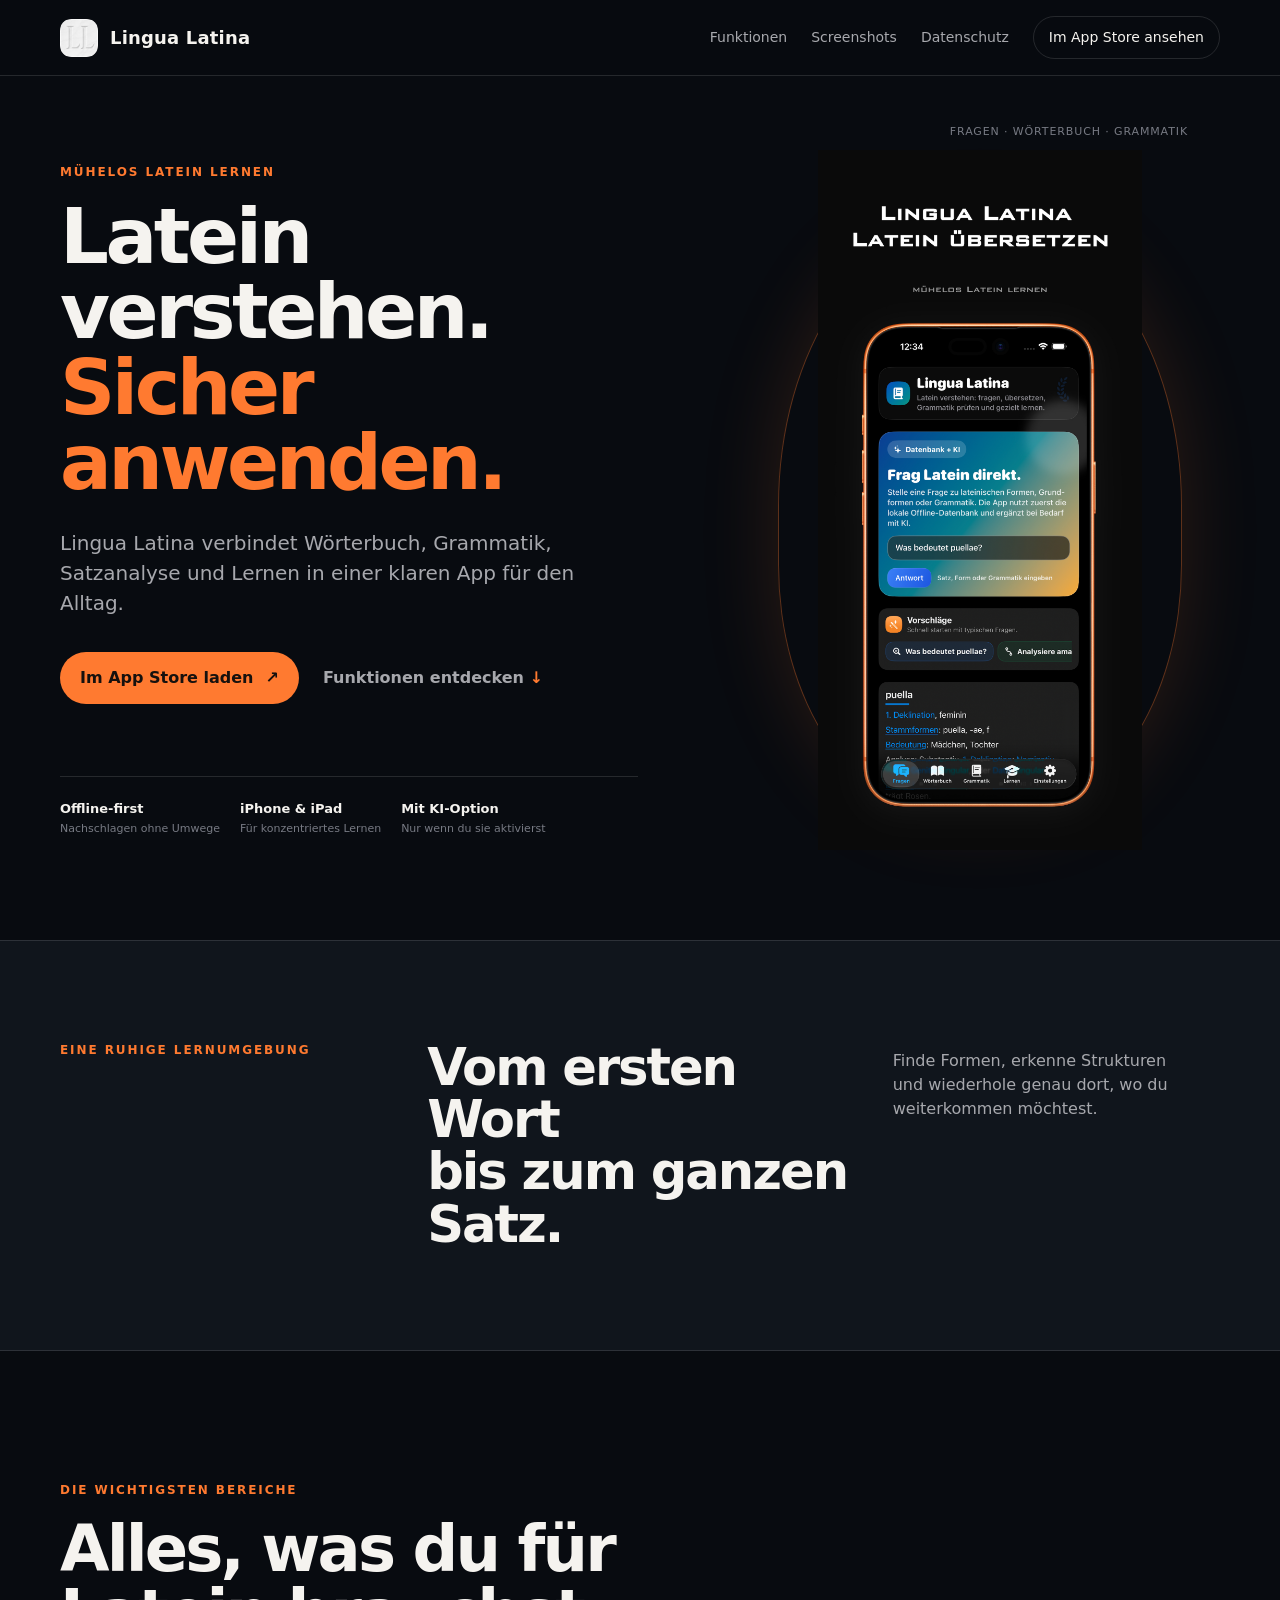
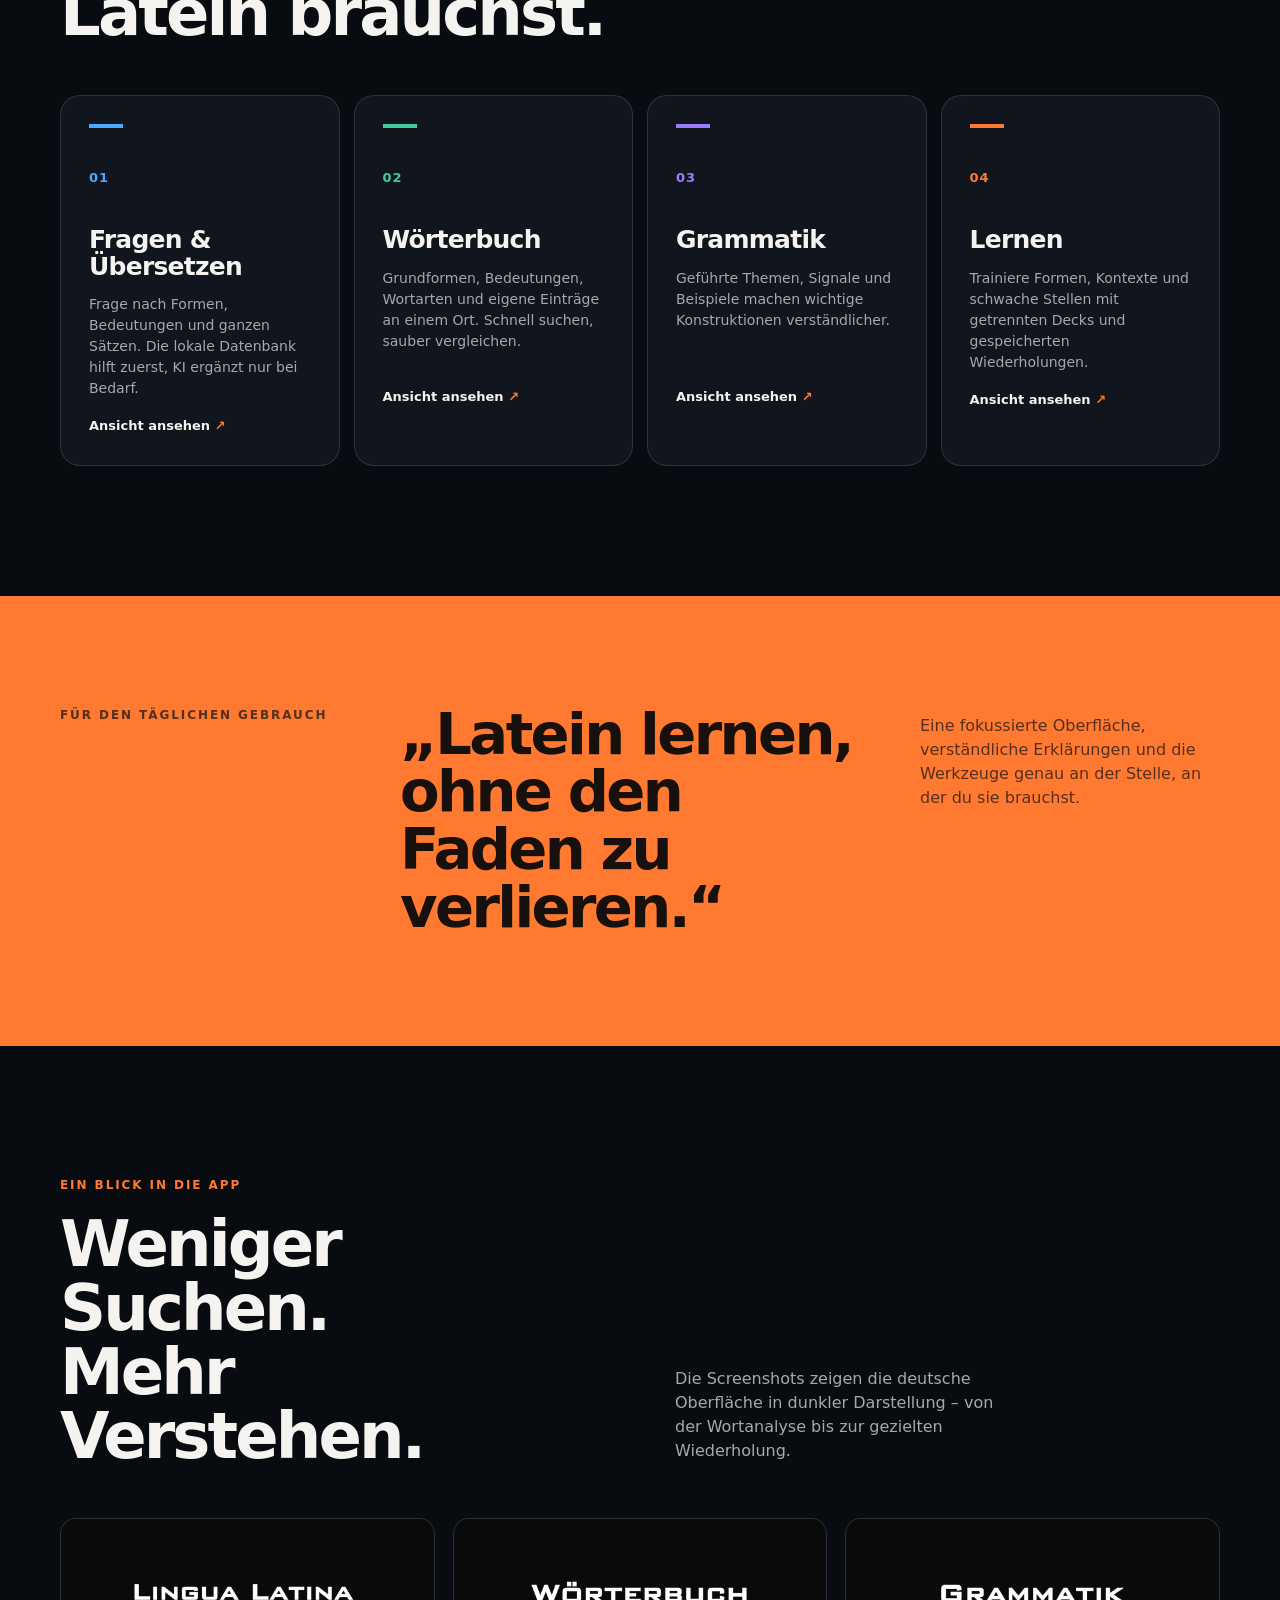
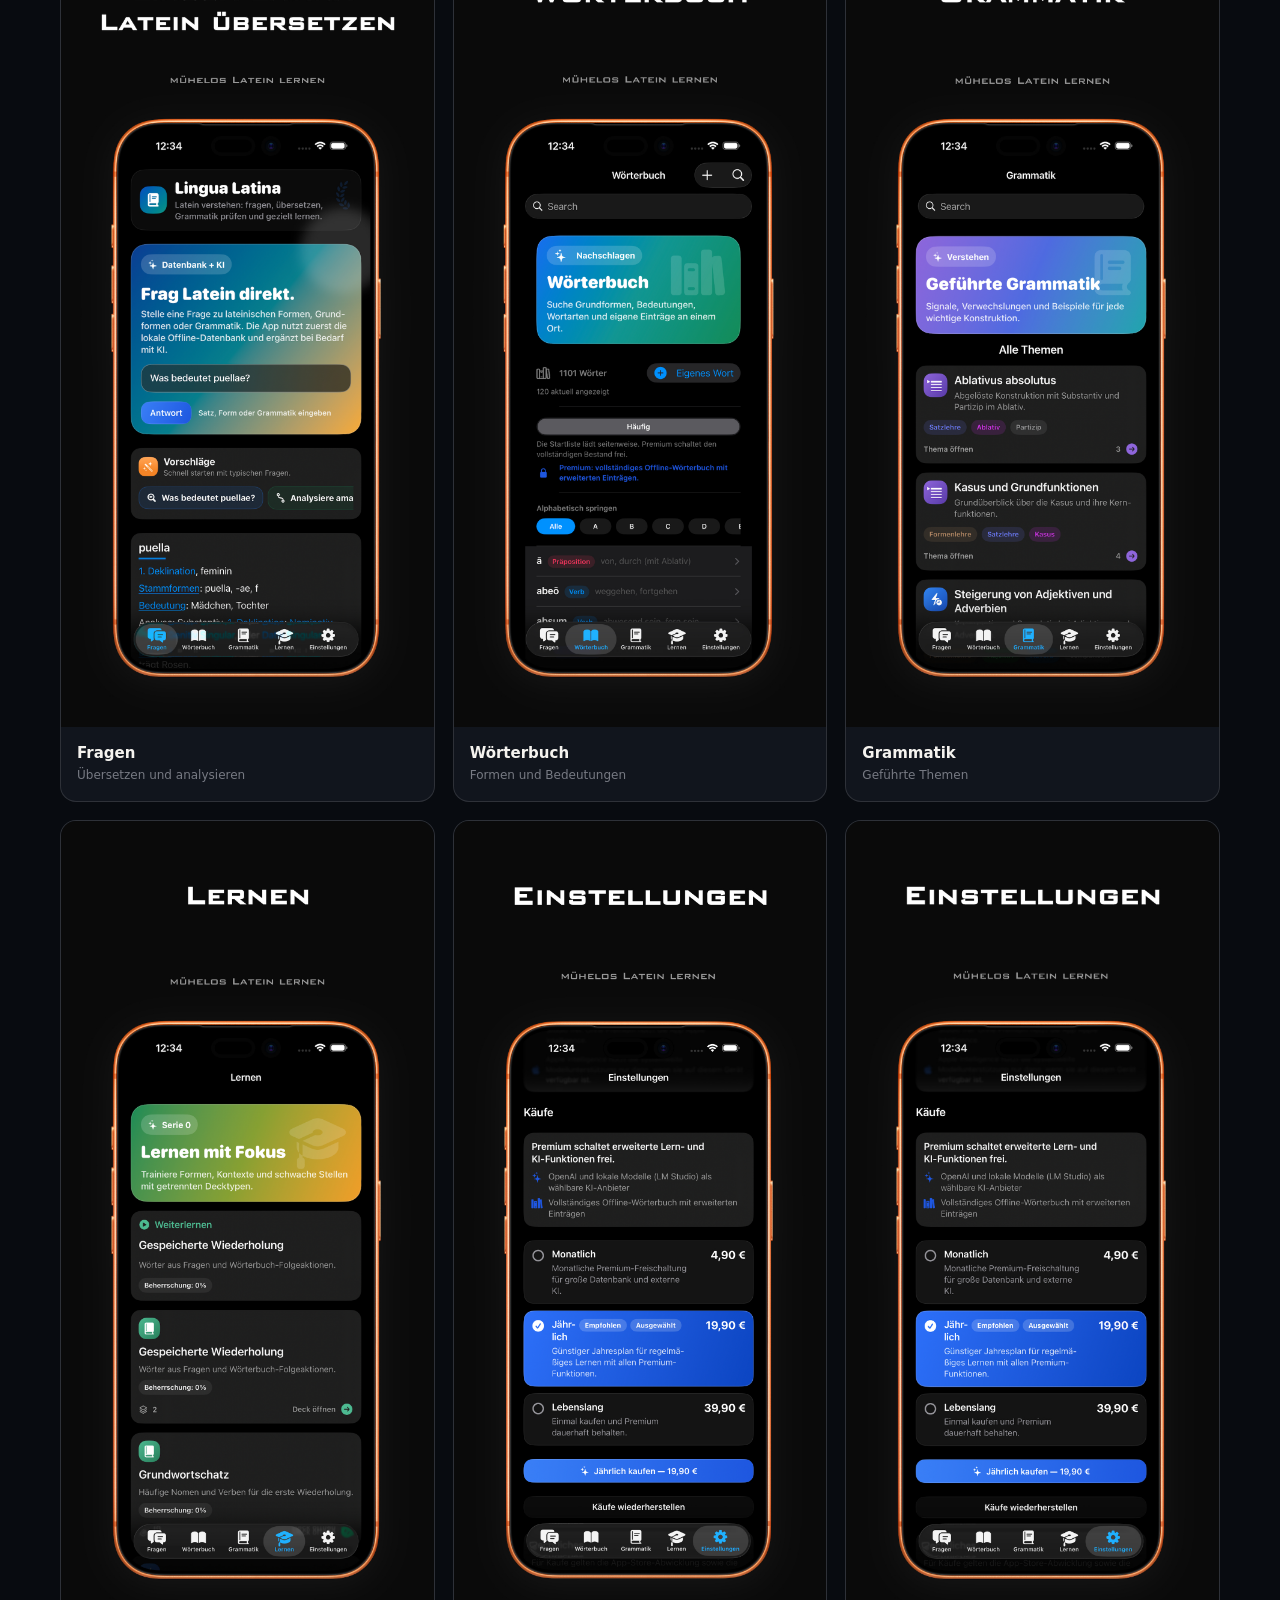
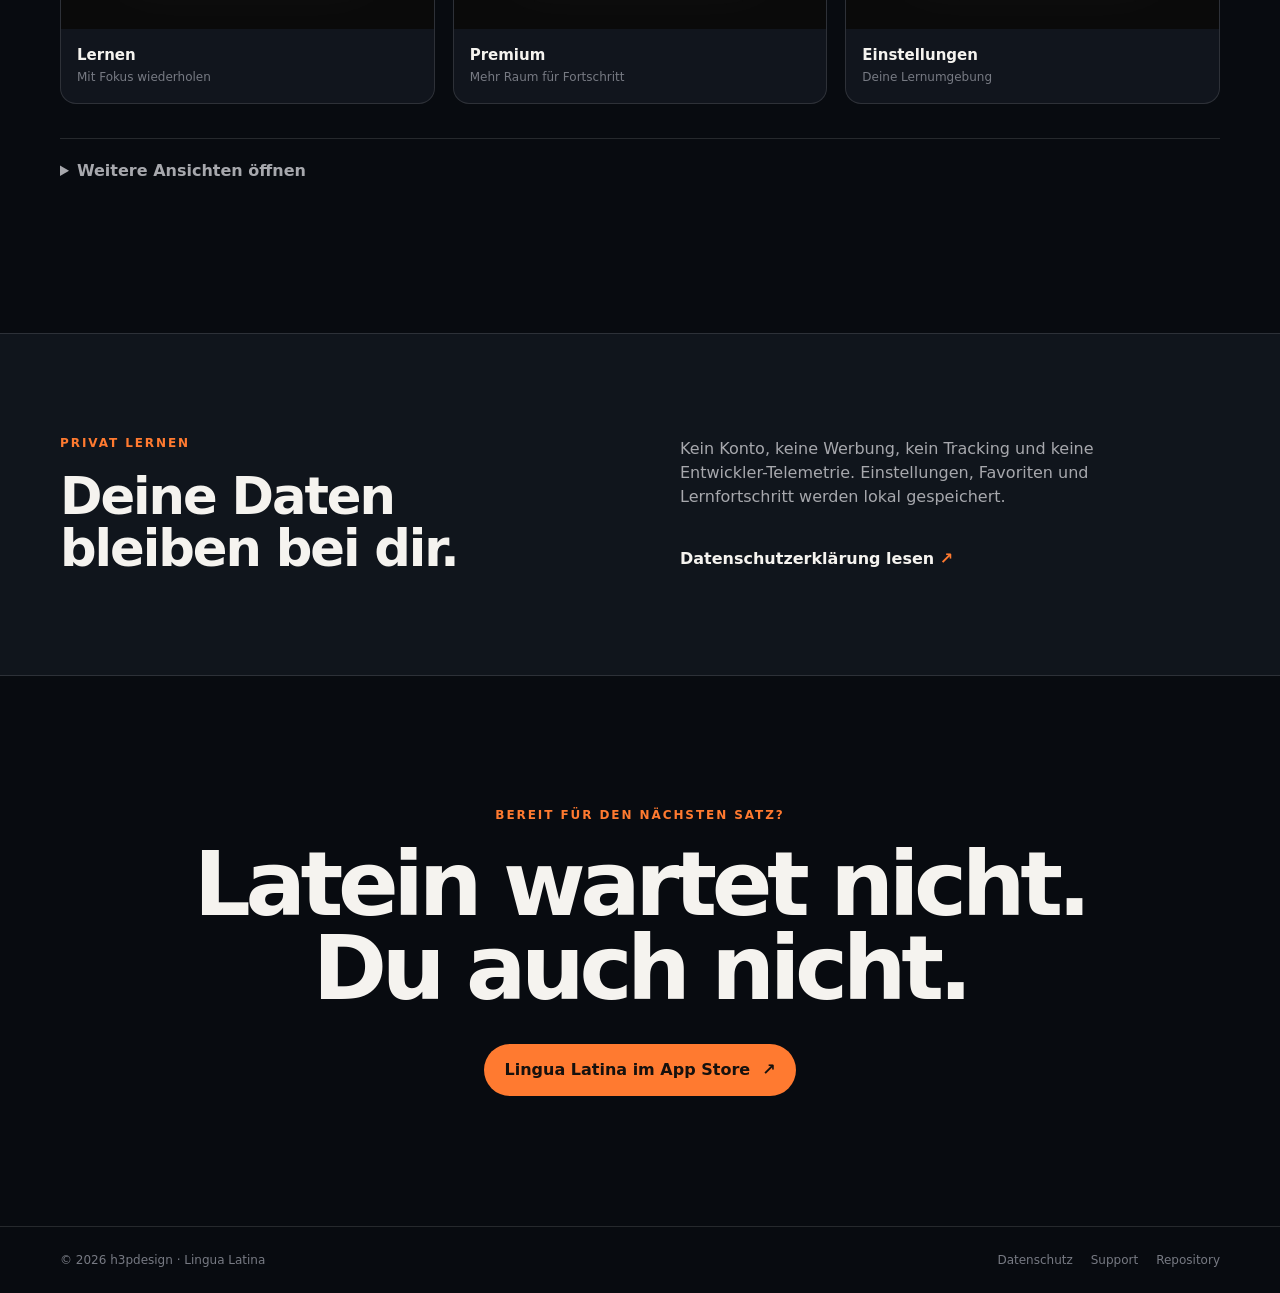
==== index.html @ 97c9f8a5 "Add German product showcase site" ====
<!doctype html>
<html lang="de">
<head>
  <meta charset="utf-8">
  <meta name="viewport" content="width=device-width, initial-scale=1">
  <meta name="description" content="Lingua Latina: Latein verstehen, übersetzen, Grammatik prüfen und gezielt lernen.">
  <meta name="theme-color" content="#080b10">
  <title>Lingua Latina – Latein verstehen</title>
  <link rel="stylesheet" href="styles.css">
</head>
<body>
  <header class="site-header">
    <a class="brand" href="#top" aria-label="Lingua Latina Startseite">
      <img src="assets/app-icon-clear-light.png" alt="Lingua Latina App-Icon">
      <span>Lingua Latina</span>
    </a>
    <nav aria-label="Hauptnavigation">
      <a href="#funktionen">Funktionen</a>
      <a href="#screenshots">Screenshots</a>
      <a href="#datenschutz">Datenschutz</a>
      <a class="nav-button" href="https://apps.apple.com/de/app/lingua-latina/id6767503541">Im App Store ansehen</a>
    </nav>
  </header>

  <main id="top">
    <section class="hero section-wrap">
      <div class="hero-copy">
        <p class="eyebrow">Mühelos Latein lernen</p>
        <h1>Latein verstehen.<br><em>Sicher anwenden.</em></h1>
        <p class="lede">Lingua Latina verbindet Wörterbuch, Grammatik, Satzanalyse und Lernen in einer klaren App für den Alltag.</p>
        <div class="hero-actions">
          <a class="button button-primary" href="https://apps.apple.com/de/app/lingua-latina/id6767503541">Im App Store laden <span aria-hidden="true">↗</span></a>
          <a class="text-link" href="#funktionen">Funktionen entdecken <span aria-hidden="true">↓</span></a>
        </div>
        <div class="proof-row" aria-label="Produktmerkmale">
          <span><strong>Offline-first</strong><small>Nachschlagen ohne Umwege</small></span>
          <span><strong>iPhone &amp; iPad</strong><small>Für konzentriertes Lernen</small></span>
          <span><strong>Mit KI-Option</strong><small>Nur wenn du sie aktivierst</small></span>
        </div>
      </div>
      <div class="hero-visual">
        <div class="visual-label">Fragen · Wörterbuch · Grammatik</div>
        <img src="assets/screenshots/fragen.png" alt="Lingua Latina mit einer lateinischen Wortanalyse auf dem iPhone" fetchpriority="high">
      </div>
    </section>

    <section class="intro-band">
      <div class="section-wrap intro-grid">
        <p class="section-kicker">Eine ruhige Lernumgebung</p>
        <h2>Vom ersten Wort<br>bis zum ganzen Satz.</h2>
        <p>Finde Formen, erkenne Strukturen und wiederhole genau dort, wo du weiterkommen möchtest.</p>
      </div>
    </section>

    <section id="funktionen" class="section-wrap feature-section">
      <div class="section-heading">
        <p class="section-kicker">Die wichtigsten Bereiche</p>
        <h2>Alles, was du für Latein brauchst.</h2>
      </div>
      <div class="feature-grid">
        <article class="feature-card feature-blue">
          <div class="feature-number">01</div>
          <h3>Fragen &amp; Übersetzen</h3>
          <p>Frage nach Formen, Bedeutungen und ganzen Sätzen. Die lokale Datenbank hilft zuerst, KI ergänzt nur bei Bedarf.</p>
          <a href="#screenshots">Ansicht ansehen <span aria-hidden="true">↗</span></a>
        </article>
        <article class="feature-card feature-green">
          <div class="feature-number">02</div>
          <h3>Wörterbuch</h3>
          <p>Grundformen, Bedeutungen, Wortarten und eigene Einträge an einem Ort. Schnell suchen, sauber vergleichen.</p>
          <a href="#screenshots">Ansicht ansehen <span aria-hidden="true">↗</span></a>
        </article>
        <article class="feature-card feature-purple">
          <div class="feature-number">03</div>
          <h3>Grammatik</h3>
          <p>Geführte Themen, Signale und Beispiele machen wichtige Konstruktionen verständlicher.</p>
          <a href="#screenshots">Ansicht ansehen <span aria-hidden="true">↗</span></a>
        </article>
        <article class="feature-card feature-orange">
          <div class="feature-number">04</div>
          <h3>Lernen</h3>
          <p>Trainiere Formen, Kontexte und schwache Stellen mit getrennten Decks und gespeicherten Wiederholungen.</p>
          <a href="#screenshots">Ansicht ansehen <span aria-hidden="true">↗</span></a>
        </article>
      </div>
    </section>

    <section class="quote-band">
      <div class="section-wrap quote-layout">
        <p class="section-kicker">Für den täglichen Gebrauch</p>
        <blockquote>„Latein lernen, ohne den Faden zu verlieren.“</blockquote>
        <p>Eine fokussierte Oberfläche, verständliche Erklärungen und die Werkzeuge genau an der Stelle, an der du sie brauchst.</p>
      </div>
    </section>

    <section id="screenshots" class="section-wrap gallery-section">
      <div class="section-heading split-heading">
        <div>
          <p class="section-kicker">Ein Blick in die App</p>
          <h2>Weniger Suchen.<br>Mehr Verstehen.</h2>
        </div>
        <p>Die Screenshots zeigen die deutsche Oberfläche in dunkler Darstellung – von der Wortanalyse bis zur gezielten Wiederholung.</p>
      </div>
      <div class="gallery gallery-featured">
        <figure class="shot shot-large"><img src="assets/screenshots/fragen.png" alt="Fragen und Satzanalyse in Lingua Latina"><figcaption><strong>Fragen</strong><span>Übersetzen und analysieren</span></figcaption></figure>
        <figure class="shot shot-large"><img src="assets/screenshots/woerterbuch.png" alt="Wörterbuch in Lingua Latina"><figcaption><strong>Wörterbuch</strong><span>Formen und Bedeutungen</span></figcaption></figure>
        <figure class="shot"><img src="assets/screenshots/grammatik-detail.png" alt="Grammatikthemen in Lingua Latina"><figcaption><strong>Grammatik</strong><span>Geführte Themen</span></figcaption></figure>
        <figure class="shot"><img src="assets/screenshots/lernen-detail.png" alt="Lernkarten und Wiederholung in Lingua Latina"><figcaption><strong>Lernen</strong><span>Mit Fokus wiederholen</span></figcaption></figure>
        <figure class="shot"><img src="assets/screenshots/premium.jpg" alt="Premium-Einstellungen in Lingua Latina"><figcaption><strong>Premium</strong><span>Mehr Raum für Fortschritt</span></figcaption></figure>
        <figure class="shot"><img src="assets/screenshots/einstellungen-detail.png" alt="Einstellungen in Lingua Latina"><figcaption><strong>Einstellungen</strong><span>Deine Lernumgebung</span></figcaption></figure>
      </div>
      <details class="more-screenshots">
        <summary>Weitere Ansichten öffnen</summary>
        <div class="gallery gallery-more">
          <figure class="shot"><img src="assets/screenshots/lernen.jpg" alt="Lernbereich in Lingua Latina"><figcaption><strong>Lernen</strong><span>Übersicht</span></figcaption></figure>
          <figure class="shot"><img src="assets/screenshots/grammatik.jpg" alt="Grammatikübersicht in Lingua Latina"><figcaption><strong>Grammatik</strong><span>Übersicht</span></figcaption></figure>
          <figure class="shot"><img src="assets/screenshots/einstellungen.jpg" alt="Einstellungen Übersicht in Lingua Latina"><figcaption><strong>Einstellungen</strong><span>Übersicht</span></figcaption></figure>
          <figure class="shot"><img src="assets/screenshots/einstellungen-detail-2.png" alt="Weitere Einstellungen in Lingua Latina"><figcaption><strong>Konfiguration</strong><span>Sprache und Design</span></figcaption></figure>
        </div>
      </details>
    </section>

    <section id="datenschutz" class="privacy-band">
      <div class="section-wrap privacy-grid">
        <div><p class="section-kicker">Privat lernen</p><h2>Deine Daten<br>bleiben bei dir.</h2></div>
        <div><p>Kein Konto, keine Werbung, kein Tracking und keine Entwickler-Telemetrie. Einstellungen, Favoriten und Lernfortschritt werden lokal gespeichert.</p><a class="text-link" href="https://apps-h3p.com/apps/lingua-latina/privacy-policy">Datenschutzerklärung lesen <span aria-hidden="true">↗</span></a></div>
      </div>
    </section>

    <section class="download section-wrap">
      <p class="section-kicker">Bereit für den nächsten Satz?</p>
      <h2>Latein wartet nicht.<br>Du auch nicht.</h2>
      <a class="button button-primary" href="https://apps.apple.com/de/app/lingua-latina/id6767503541">Lingua Latina im App Store <span aria-hidden="true">↗</span></a>
    </section>
  </main>

  <footer class="site-footer">
    <div class="section-wrap footer-inner">
      <span>© 2026 h3pdesign · Lingua Latina</span>
      <div><a href="https://apps-h3p.com/apps/lingua-latina/privacy-policy">Datenschutz</a><a href="https://github.com/h3pdesign/Lingua-Latina-Public/issues">Support</a><a href="https://github.com/h3pdesign/Lingua-Latina-Public">Repository</a></div>
    </div>
  </footer>
</body>
</html>
---- styles.css ----
:root {
  --ink: #f5f3ef;
  --muted: #a7a8ad;
  --soft: #777a83;
  --night: #080b10;
  --panel: #11151d;
  --line: rgba(255,255,255,.12);
  --orange: #ff7a30;
  --blue: #49a9ff;
  --green: #42c99c;
  --purple: #9b7bff;
}

* { box-sizing: border-box; }
html { scroll-behavior: smooth; }
body { margin: 0; background: var(--night); color: var(--ink); font-family: Inter, ui-sans-serif, system-ui, -apple-system, BlinkMacSystemFont, "Segoe UI", sans-serif; line-height: 1.5; }
a { color: inherit; }
img { display: block; max-width: 100%; }
.section-wrap { width: min(1160px, calc(100% - 48px)); margin: 0 auto; }
.site-header { position: sticky; top: 0; z-index: 10; display: flex; align-items: center; justify-content: space-between; gap: 24px; min-height: 76px; padding: 12px max(24px, calc((100vw - 1160px) / 2)); background: rgba(8,11,16,.92); border-bottom: 1px solid var(--line); backdrop-filter: blur(18px); }
.brand { display: inline-flex; align-items: center; gap: 12px; font-size: 18px; font-weight: 750; text-decoration: none; letter-spacing: .01em; }
.brand img { width: 38px; height: 38px; border-radius: 11px; }
nav { display: flex; align-items: center; gap: 24px; color: var(--muted); font-size: 14px; }
nav a, .text-link { text-decoration: none; transition: color .2s ease, border-color .2s ease; }
nav a:hover, .text-link:hover, .site-footer a:hover { color: var(--ink); }
.nav-button { padding: 10px 15px; color: var(--ink); border: 1px solid var(--line); border-radius: 999px; }
.hero { display: grid; grid-template-columns: minmax(0, 1fr) minmax(340px, 480px); gap: clamp(32px, 8vw, 110px); align-items: center; min-height: 760px; padding-top: 74px; padding-bottom: 90px; }
.eyebrow, .section-kicker { margin: 0 0 18px; color: var(--orange); font-size: 12px; font-weight: 800; letter-spacing: .16em; text-transform: uppercase; }
h1, h2, h3, p { margin-top: 0; }
h1 { max-width: 650px; margin-bottom: 28px; font-size: clamp(46px, 6vw, 82px); line-height: .98; letter-spacing: -.045em; }
h1 em { color: var(--orange); font-style: normal; }
.lede { max-width: 520px; margin-bottom: 34px; color: var(--muted); font-size: 20px; line-height: 1.5; }
.hero-actions { display: flex; align-items: center; gap: 24px; flex-wrap: wrap; }
.button { display: inline-flex; align-items: center; gap: 12px; padding: 14px 20px; border-radius: 999px; font-weight: 750; text-decoration: none; transition: transform .2s ease, background .2s ease; }
.button:hover { transform: translateY(-2px); }
.button-primary { background: var(--orange); color: #16110e; }
.button-primary:hover { background: #ff9a5b; }
.text-link { color: var(--muted); font-weight: 650; }
.text-link span, .feature-card a span { color: var(--orange); }
.proof-row { display: flex; gap: 20px; margin-top: 72px; padding-top: 22px; border-top: 1px solid var(--line); }
.proof-row span { display: grid; gap: 2px; min-width: 0; }
.proof-row strong { font-size: 13px; }
.proof-row small { color: var(--soft); font-size: 11px; }
.hero-visual { position: relative; justify-self: center; width: min(100%, 440px); }
.hero-visual::before { position: absolute; inset: 10% 4% 5%; z-index: -1; content: ""; border: 1px solid rgba(255,122,48,.35); border-radius: 48% 48% 42% 42%; box-shadow: 0 0 80px rgba(255,122,48,.15); }
.hero-visual img { width: 100%; max-height: 700px; object-fit: contain; border-radius: 30px; }
.visual-label { position: absolute; top: -26px; right: 12px; z-index: 1; color: var(--soft); font-size: 11px; letter-spacing: .08em; text-transform: uppercase; }
.intro-band, .privacy-band { background: #10151c; border-block: 1px solid var(--line); }
.intro-grid { display: grid; grid-template-columns: 1fr 1.3fr 1fr; gap: 40px; align-items: start; padding-block: 100px; }
.intro-grid h2, .privacy-grid h2 { margin: 0; font-size: clamp(32px, 4vw, 55px); line-height: 1.02; letter-spacing: -.04em; }
.intro-grid > p:last-child { max-width: 300px; margin: 8px 0 0; color: var(--muted); }
.feature-section { padding-block: 130px; }
.section-heading { margin-bottom: 50px; }
.section-heading h2 { max-width: 670px; margin: 0; font-size: clamp(36px, 5vw, 64px); line-height: 1; letter-spacing: -.045em; }
.feature-grid { display: grid; grid-template-columns: repeat(4, 1fr); gap: 14px; }
.feature-card { min-height: 340px; padding: 28px; background: var(--panel); border: 1px solid var(--line); border-radius: 20px; }
.feature-card::before { display: block; width: 34px; height: 4px; margin-bottom: 40px; content: ""; background: var(--accent); }
.feature-blue { --accent: var(--blue); } .feature-green { --accent: var(--green); } .feature-purple { --accent: var(--purple); } .feature-orange { --accent: var(--orange); }
.feature-number { color: var(--accent); font-size: 13px; font-weight: 800; letter-spacing: .08em; }
.feature-card h3 { margin: 40px 0 14px; font-size: 25px; line-height: 1.05; letter-spacing: -.03em; }
.feature-card p { min-height: 102px; color: var(--muted); font-size: 14px; }
.feature-card a { color: var(--ink); font-size: 13px; font-weight: 750; text-decoration: none; }
.quote-band { padding-block: 110px; background: var(--orange); color: #17100d; }
.quote-layout { display: grid; grid-template-columns: 1fr 1.6fr 1fr; gap: 40px; align-items: start; }
.quote-band .section-kicker { color: #55301f; }
blockquote { margin: 0; font-size: clamp(32px, 4.5vw, 60px); font-weight: 780; line-height: 1; letter-spacing: -.045em; }
.quote-layout > p:last-child { margin: 8px 0 0; color: #55301f; }
.gallery-section { padding-block: 130px; }
.split-heading { display: grid; grid-template-columns: 1fr 1fr; gap: 70px; align-items: end; }
.split-heading > p { max-width: 330px; margin: 0 0 5px; color: var(--muted); }
.gallery { display: grid; grid-template-columns: repeat(3, 1fr); gap: 18px; align-items: start; }
.shot { margin: 0; overflow: hidden; background: var(--panel); border: 1px solid var(--line); border-radius: 16px; }
.shot img { width: 100%; aspect-ratio: 9 / 19.5; object-fit: cover; object-position: top; }
.shot-large { grid-column: span 1; }
.shot figcaption { display: grid; gap: 2px; padding: 15px 16px 17px; }
.shot figcaption strong { font-size: 15px; }
.shot figcaption span { color: var(--soft); font-size: 12px; }
.more-screenshots { margin-top: 34px; border-top: 1px solid var(--line); }
.more-screenshots summary { padding: 20px 0; color: var(--muted); cursor: pointer; font-weight: 700; }
.gallery-more { padding-top: 12px; }
.privacy-grid { display: grid; grid-template-columns: 1fr 1fr; gap: 80px; align-items: center; padding-block: 100px; }
.privacy-grid > div:last-child { max-width: 440px; color: var(--muted); }
.privacy-grid .text-link { display: inline-block; margin-top: 22px; color: var(--ink); }
.download { padding-block: 130px; text-align: center; }
.download h2 { margin: 0 auto 34px; font-size: clamp(45px, 7vw, 90px); line-height: .94; letter-spacing: -.06em; }
.download .section-kicker { color: var(--orange); }
.site-footer { border-top: 1px solid var(--line); color: var(--soft); font-size: 12px; }
.footer-inner { display: flex; justify-content: space-between; gap: 20px; padding-block: 24px; }
.footer-inner div { display: flex; gap: 18px; }
.site-footer a { text-decoration: none; }
@media (max-width: 900px) {
  .site-header { align-items: flex-start; }
  nav { gap: 14px; flex-wrap: wrap; justify-content: flex-end; }
  nav a:not(.nav-button) { display: none; }
  .hero { grid-template-columns: 1fr; min-height: 0; padding-top: 70px; }
  .hero-copy { max-width: 680px; }
  .hero-visual { width: min(84vw, 420px); }
  .intro-grid, .quote-layout, .privacy-grid { grid-template-columns: 1fr 1fr; }
  .intro-grid .section-kicker, .quote-layout .section-kicker { grid-column: 1 / -1; margin-bottom: -14px; }
  .intro-grid > p:last-child, .quote-layout > p:last-child { grid-column: 2; }
  .feature-grid { grid-template-columns: repeat(2, 1fr); }
}
@media (max-width: 620px) {
  .section-wrap { width: min(100% - 34px, 520px); }
  .site-header { padding-inline: 17px; }
  .brand { font-size: 16px; }
  .nav-button { padding: 8px 11px; font-size: 12px; }
  .hero { padding-top: 52px; padding-bottom: 70px; }
  h1 { font-size: clamp(43px, 13vw, 64px); }
  .lede { font-size: 17px; }
  .proof-row { display: grid; grid-template-columns: 1fr 1fr; margin-top: 52px; }
  .proof-row span:last-child { grid-column: 1 / -1; }
  .intro-grid, .quote-layout, .privacy-grid, .split-heading { grid-template-columns: 1fr; gap: 22px; }
  .intro-grid .section-kicker, .quote-layout .section-kicker, .intro-grid > p:last-child, .quote-layout > p:last-child { grid-column: auto; }
  .intro-grid, .privacy-grid { padding-block: 70px; }
  .feature-section, .gallery-section, .download { padding-block: 82px; }
  .feature-grid { grid-template-columns: 1fr; }
  .feature-card { min-height: 0; padding: 24px; }
  .feature-card h3 { margin-top: 32px; }
  .feature-card p { min-height: 0; }
  .quote-band { padding-block: 74px; }
  .gallery { grid-template-columns: 1fr 1fr; gap: 10px; }
  .gallery .shot-large { grid-column: span 2; }
  .shot figcaption { padding: 11px 12px 13px; }
  .shot figcaption strong { font-size: 13px; }
  .shot figcaption span { font-size: 10px; }
  .footer-inner { display: grid; }
}
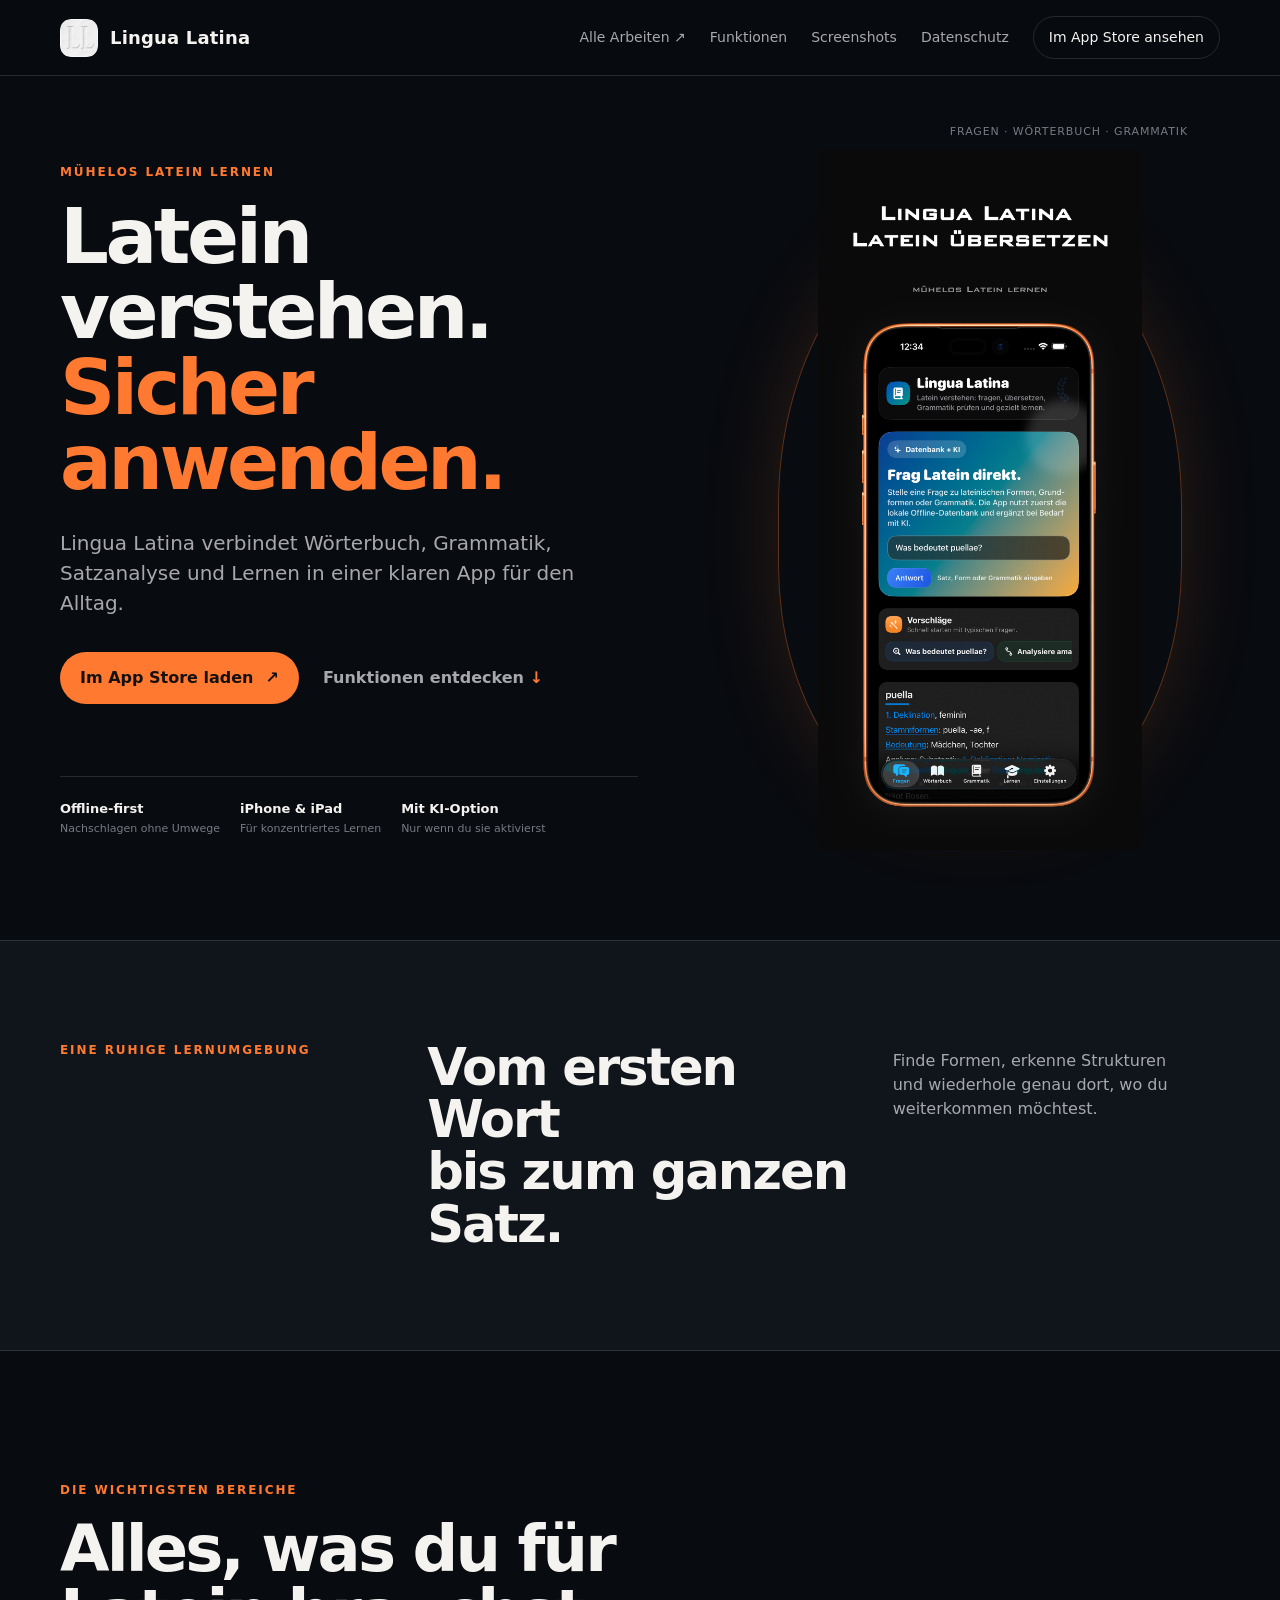
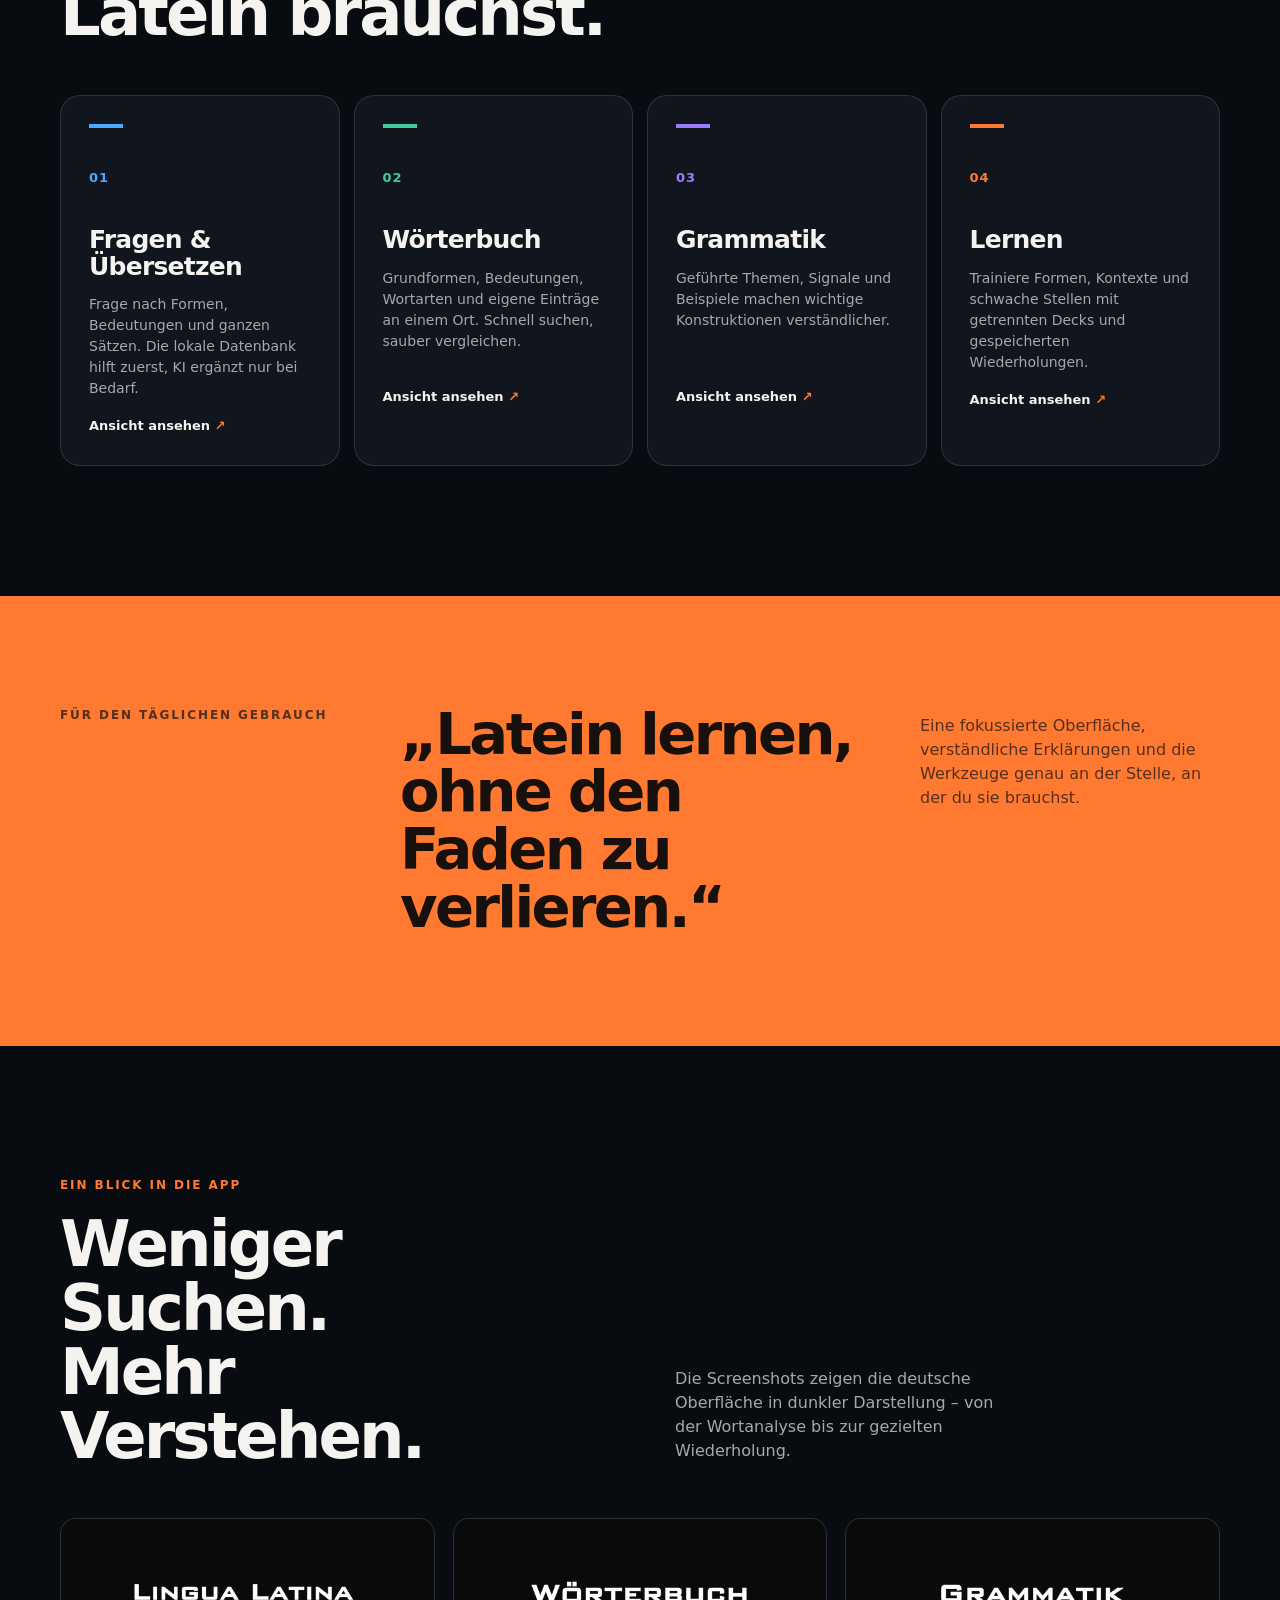
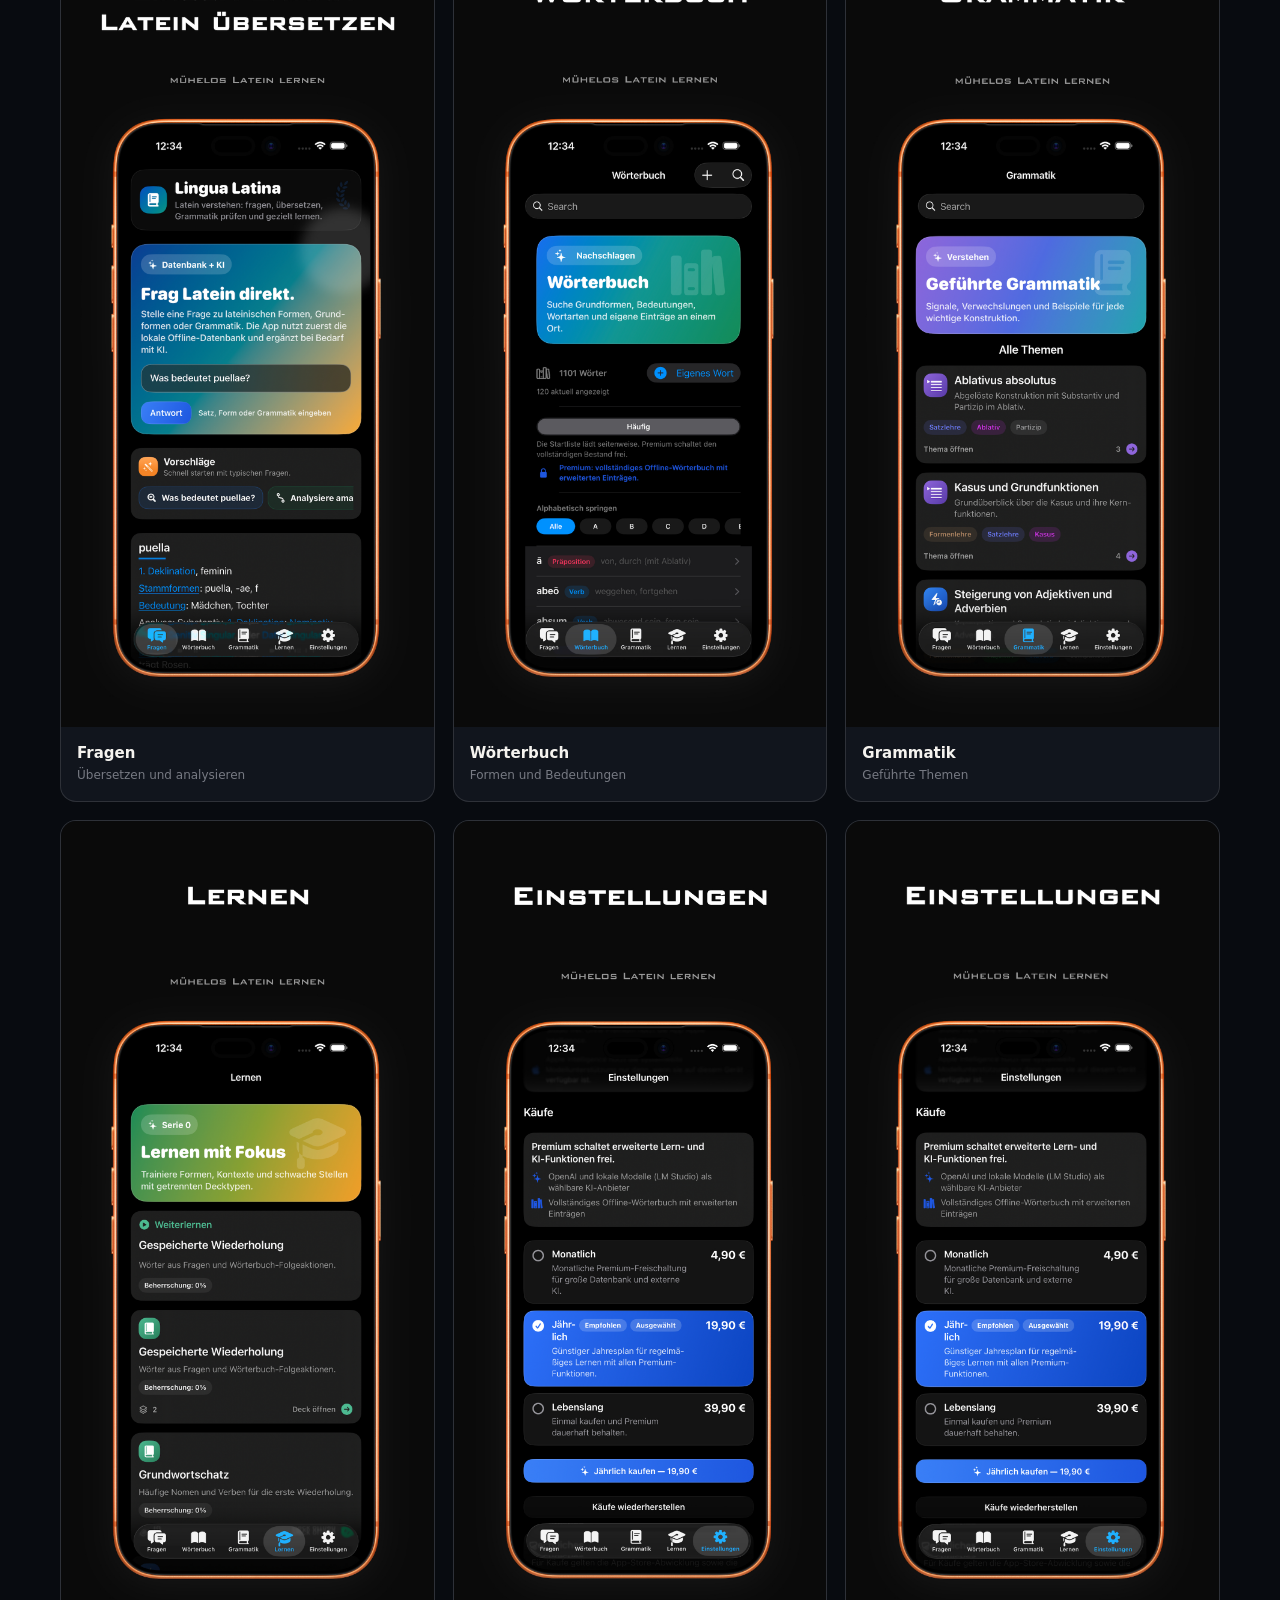
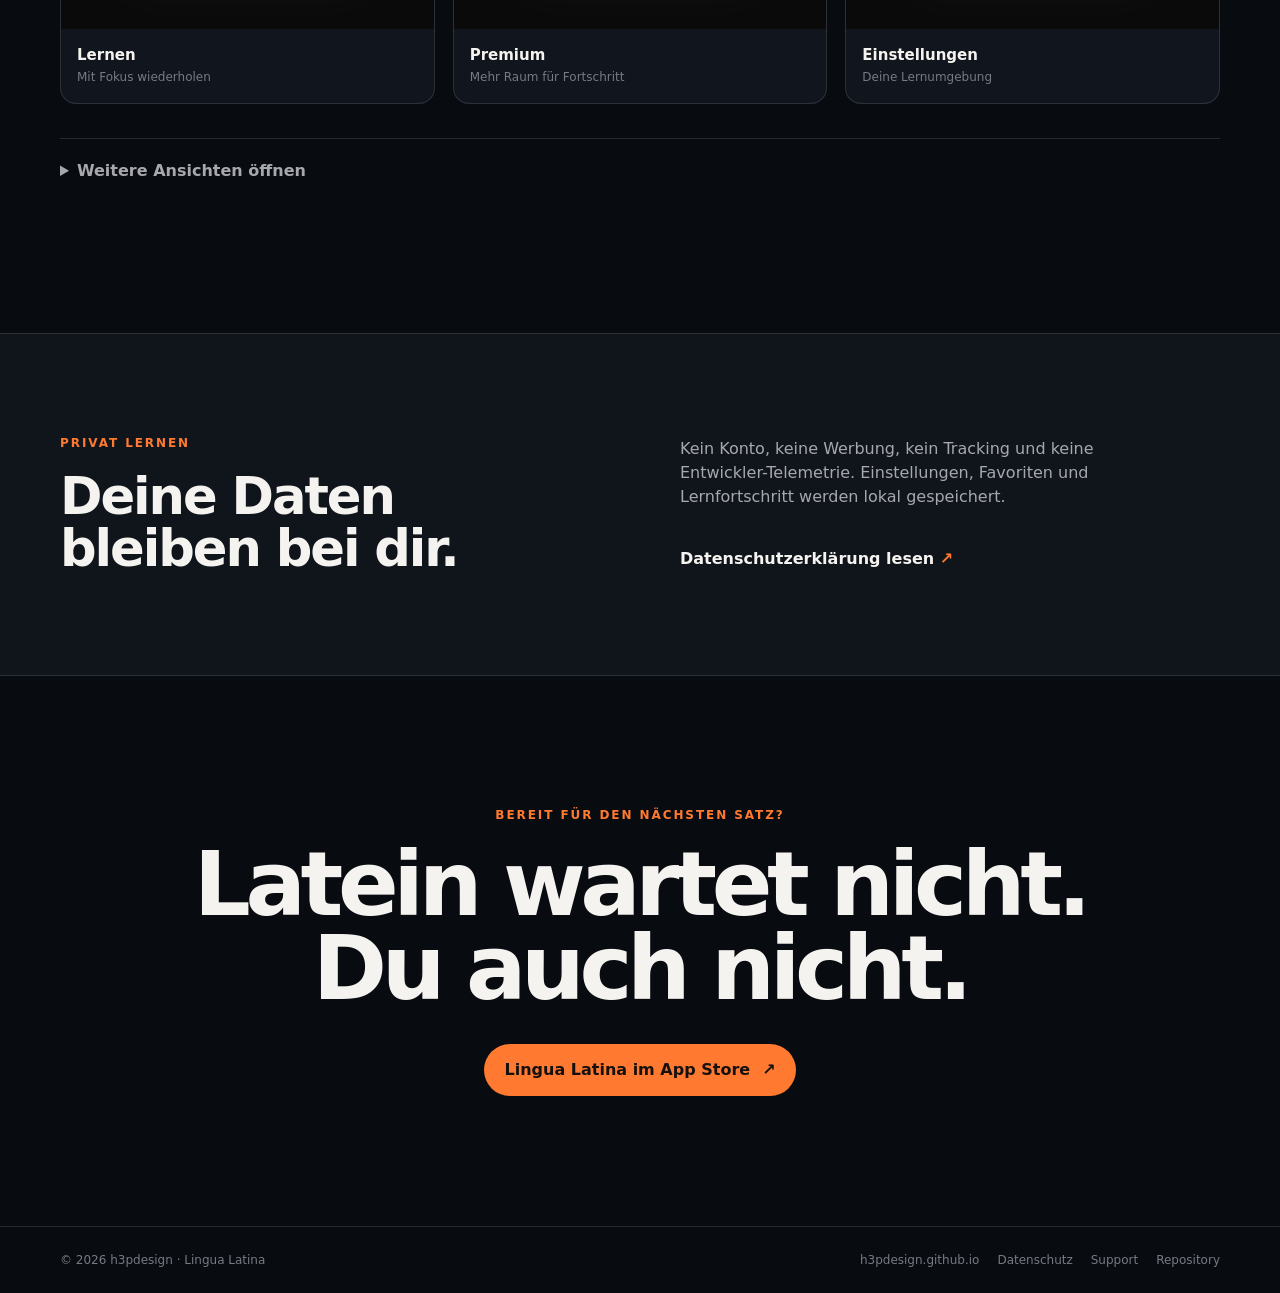
==== commit bef9d6c4: "Link to h3pdesign portfolio" ====
--- a/index.html
+++ b/index.html
@@ -15,6 +15,7 @@
       <span>Lingua Latina</span>
     </a>
     <nav aria-label="Hauptnavigation">
+      <a href="https://h3pdesign.github.io" target="_blank" rel="noreferrer">Alle Arbeiten ↗</a>
       <a href="#funktionen">Funktionen</a>
       <a href="#screenshots">Screenshots</a>
       <a href="#datenschutz">Datenschutz</a>
@@ -137,7 +138,7 @@
   <footer class="site-footer">
     <div class="section-wrap footer-inner">
       <span>© 2026 h3pdesign · Lingua Latina</span>
-      <div><a href="https://apps-h3p.com/apps/lingua-latina/privacy-policy">Datenschutz</a><a href="https://github.com/h3pdesign/Lingua-Latina-Public/issues">Support</a><a href="https://github.com/h3pdesign/Lingua-Latina-Public">Repository</a></div>
+      <div><a href="https://h3pdesign.github.io" target="_blank" rel="noreferrer">h3pdesign.github.io</a><a href="https://apps-h3p.com/apps/lingua-latina/privacy-policy">Datenschutz</a><a href="https://github.com/h3pdesign/Lingua-Latina-Public/issues">Support</a><a href="https://github.com/h3pdesign/Lingua-Latina-Public">Repository</a></div>
     </div>
   </footer>
 </body>
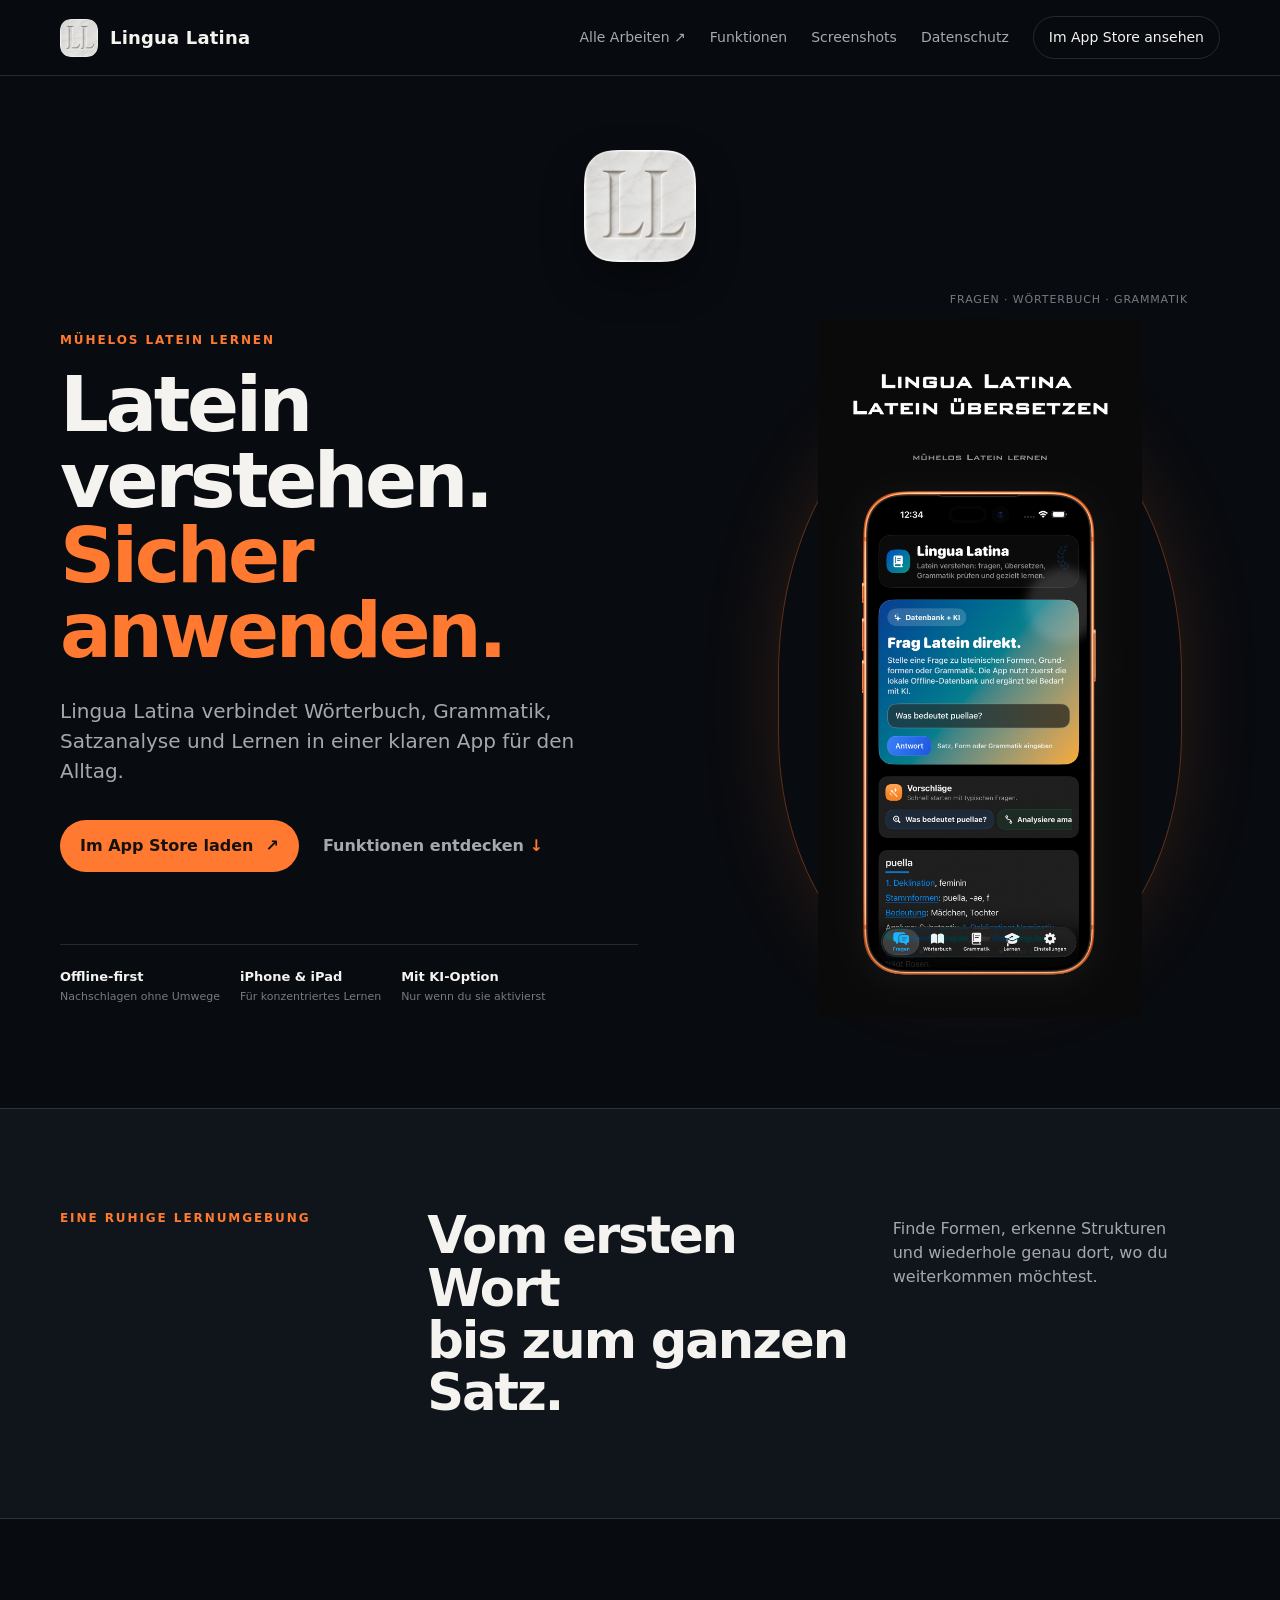
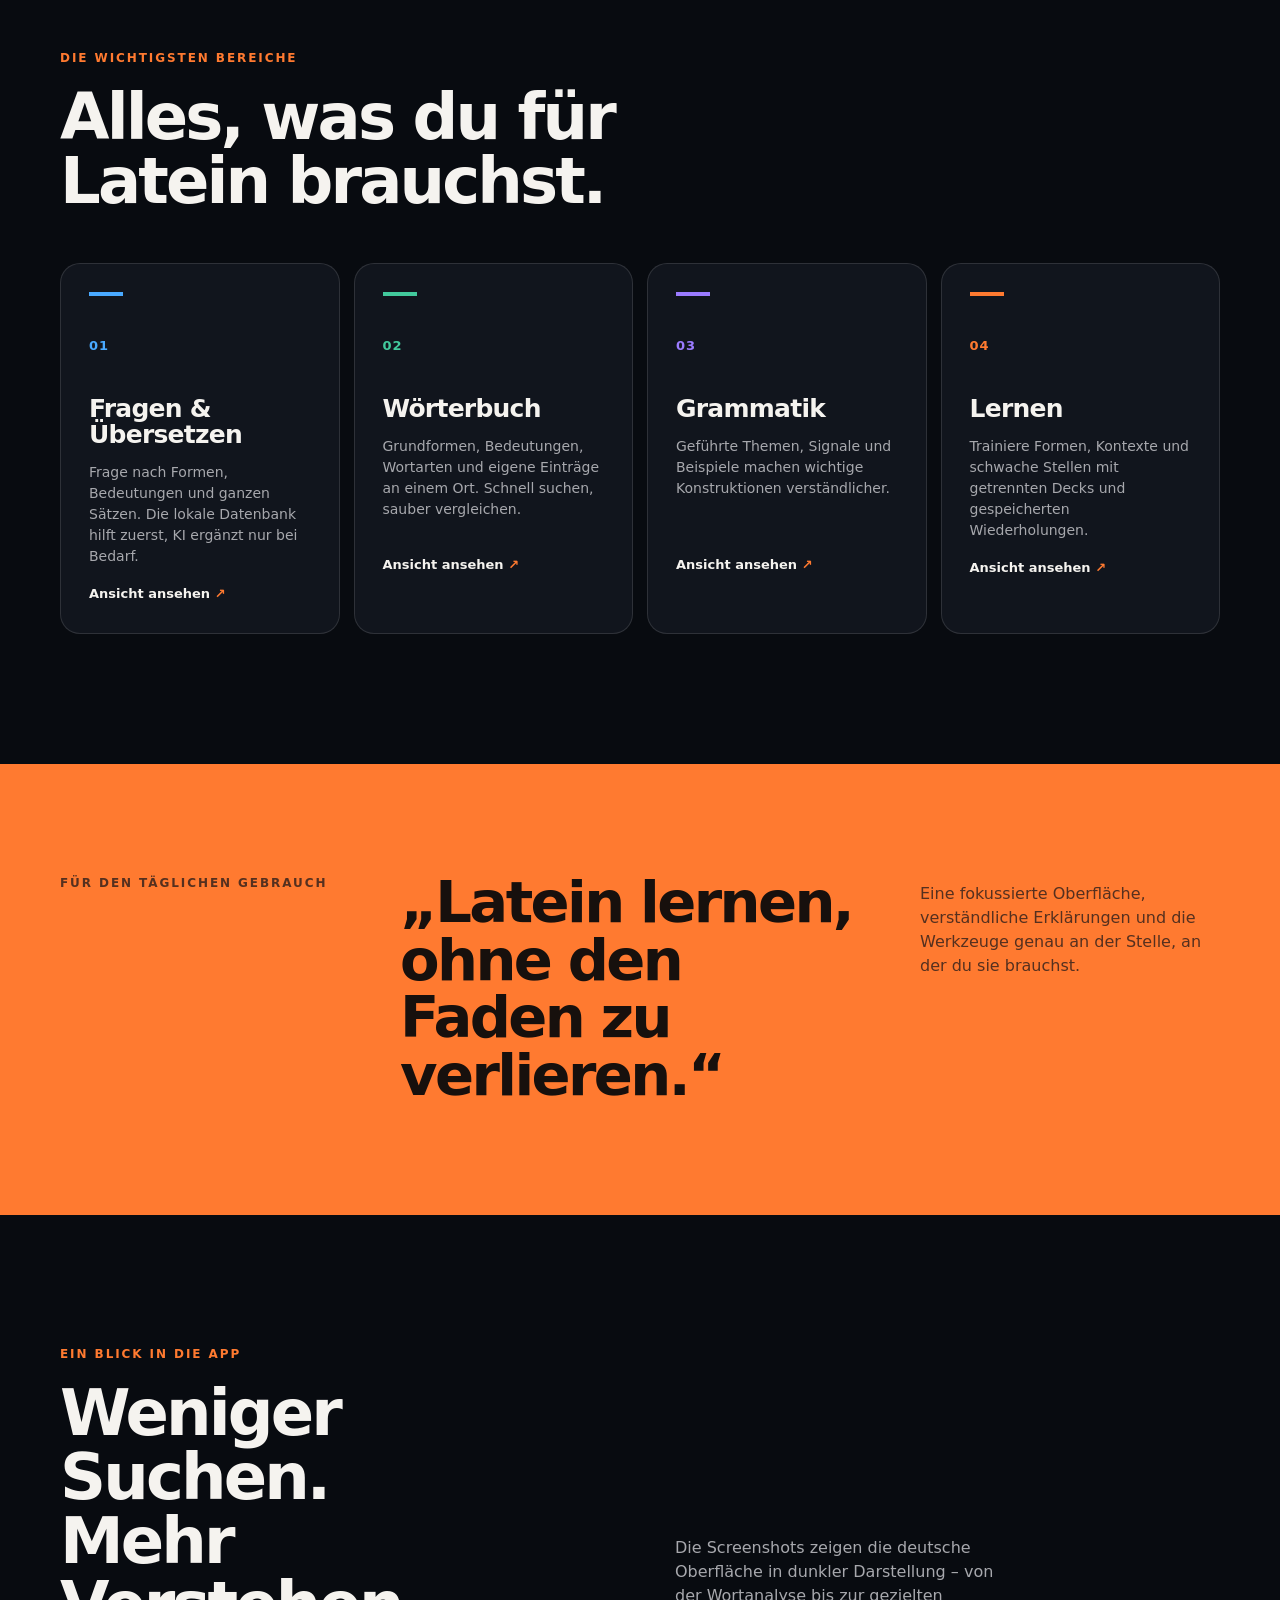
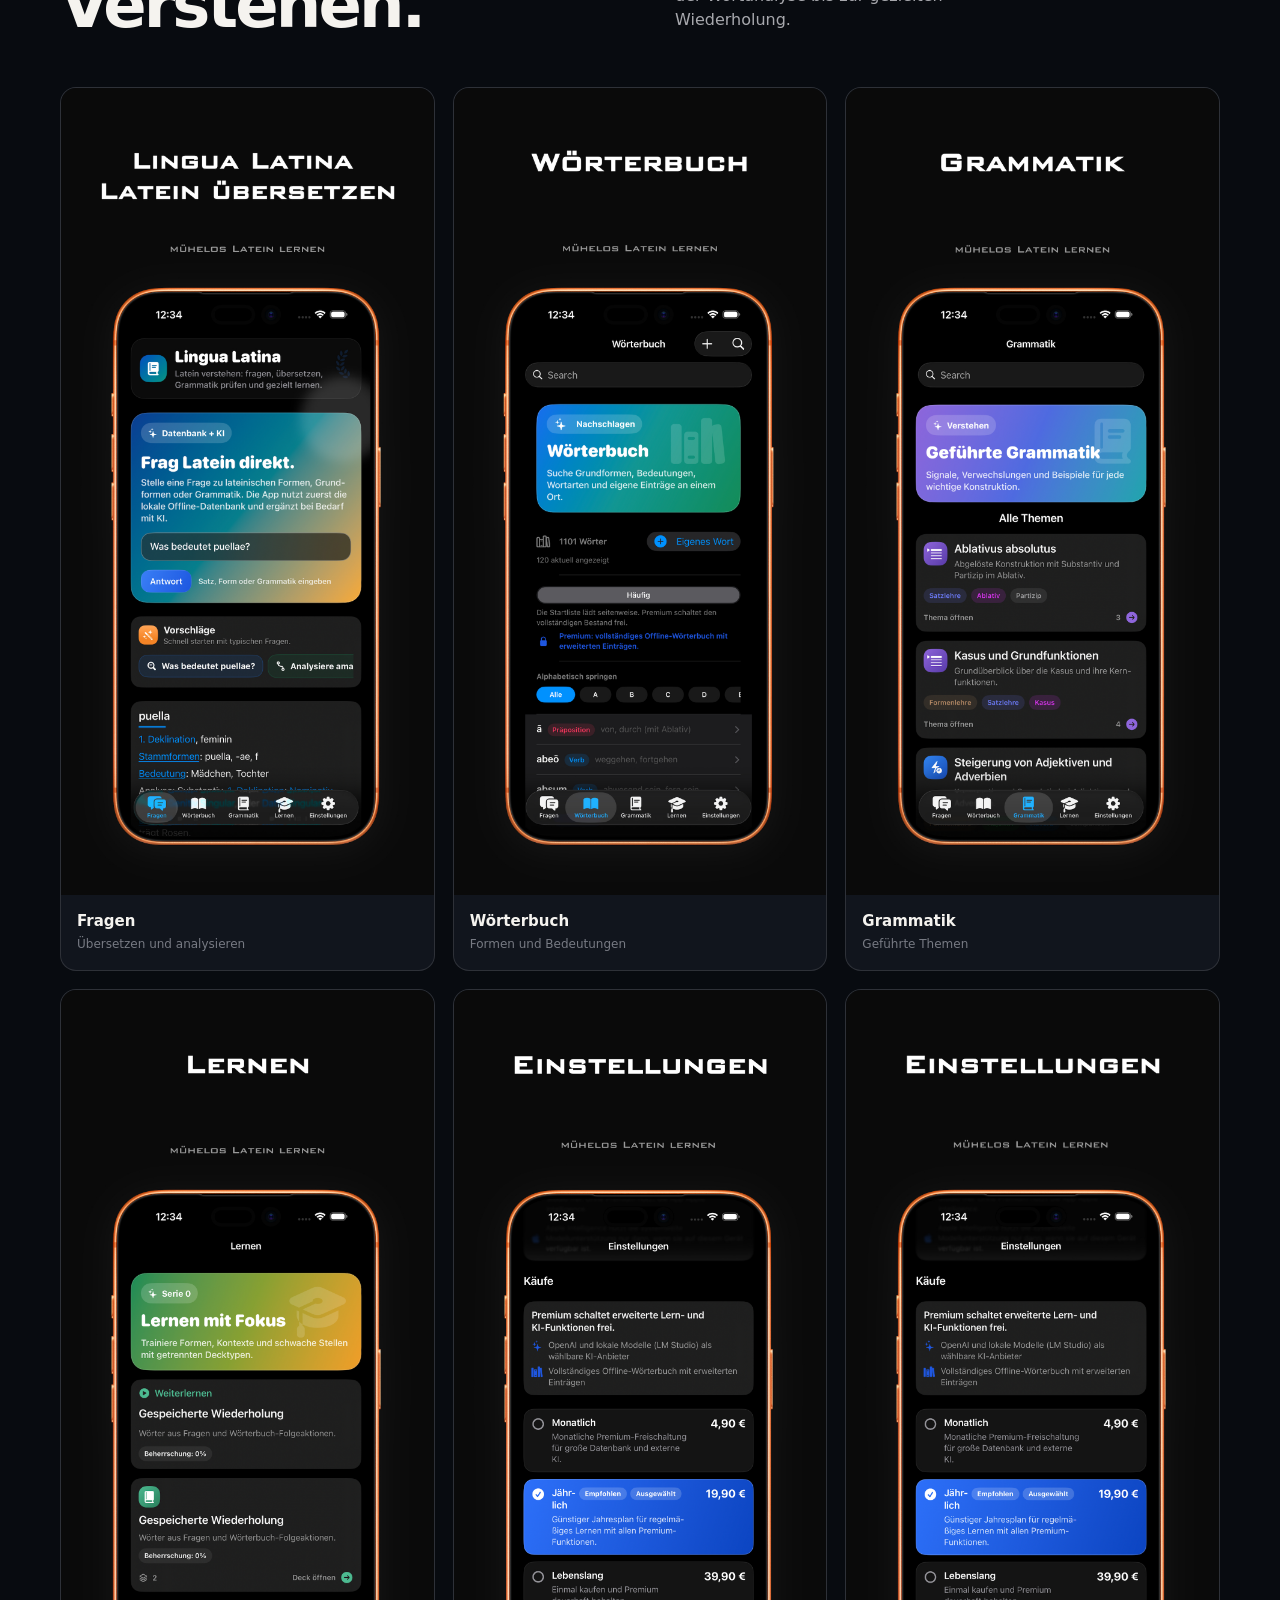
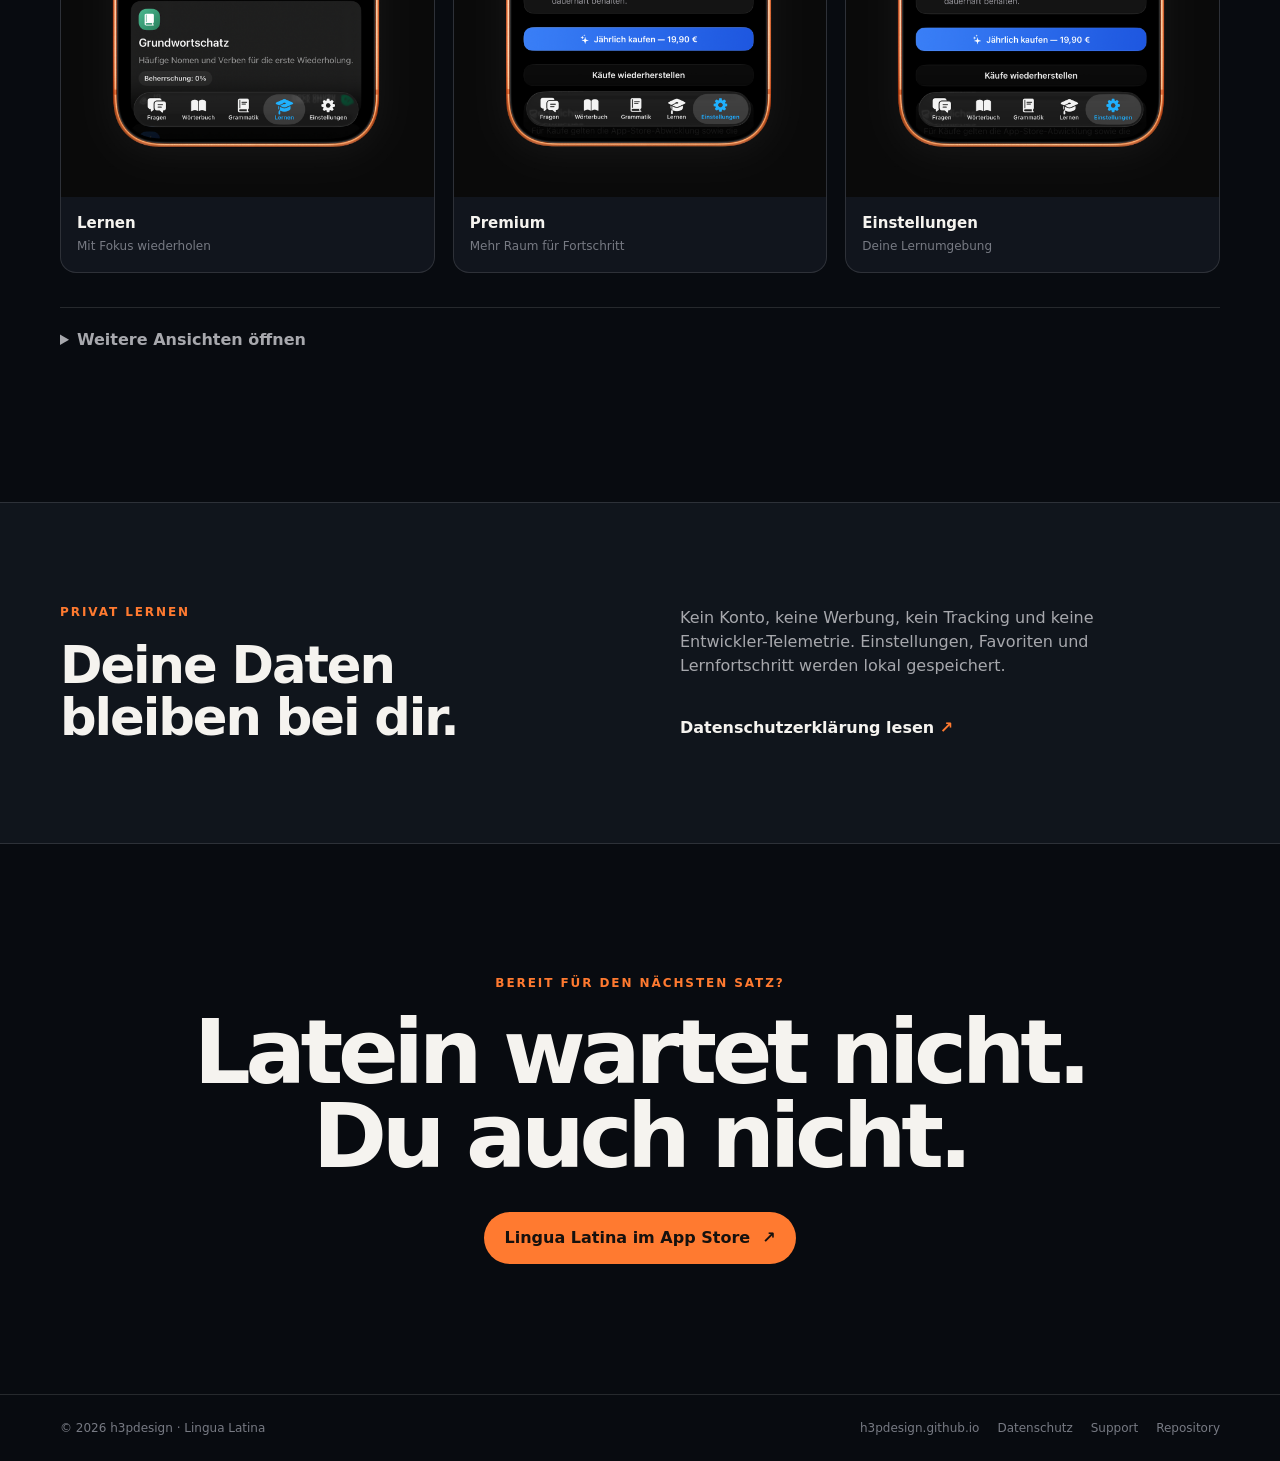
==== commit 5e92e8fe: "Update and center app icon" ====
--- a/index.html
+++ b/index.html
@@ -25,6 +25,7 @@
 
   <main id="top">
     <section class="hero section-wrap">
+      <div class="hero-mark"><img src="assets/app-icon-clear-light.png" alt="Lingua Latina App-Icon"></div>
       <div class="hero-copy">
         <p class="eyebrow">Mühelos Latein lernen</p>
         <h1>Latein verstehen.<br><em>Sicher anwenden.</em></h1>
--- a/styles.css
+++ b/styles.css
@@ -25,6 +25,8 @@
 nav a:hover, .text-link:hover, .site-footer a:hover { color: var(--ink); }
 .nav-button { padding: 10px 15px; color: var(--ink); border: 1px solid var(--line); border-radius: 999px; }
 .hero { display: grid; grid-template-columns: minmax(0, 1fr) minmax(340px, 480px); gap: clamp(32px, 8vw, 110px); align-items: center; min-height: 760px; padding-top: 74px; padding-bottom: 90px; }
+.hero-mark { grid-column: 1 / -1; display: flex; justify-content: center; margin-bottom: -46px; }
+.hero-mark img { width: 112px; height: 112px; border-radius: 28px; box-shadow: 0 18px 42px rgba(0,0,0,.38); }
 .eyebrow, .section-kicker { margin: 0 0 18px; color: var(--orange); font-size: 12px; font-weight: 800; letter-spacing: .16em; text-transform: uppercase; }
 h1, h2, h3, p { margin-top: 0; }
 h1 { max-width: 650px; margin-bottom: 28px; font-size: clamp(46px, 6vw, 82px); line-height: .98; letter-spacing: -.045em; }
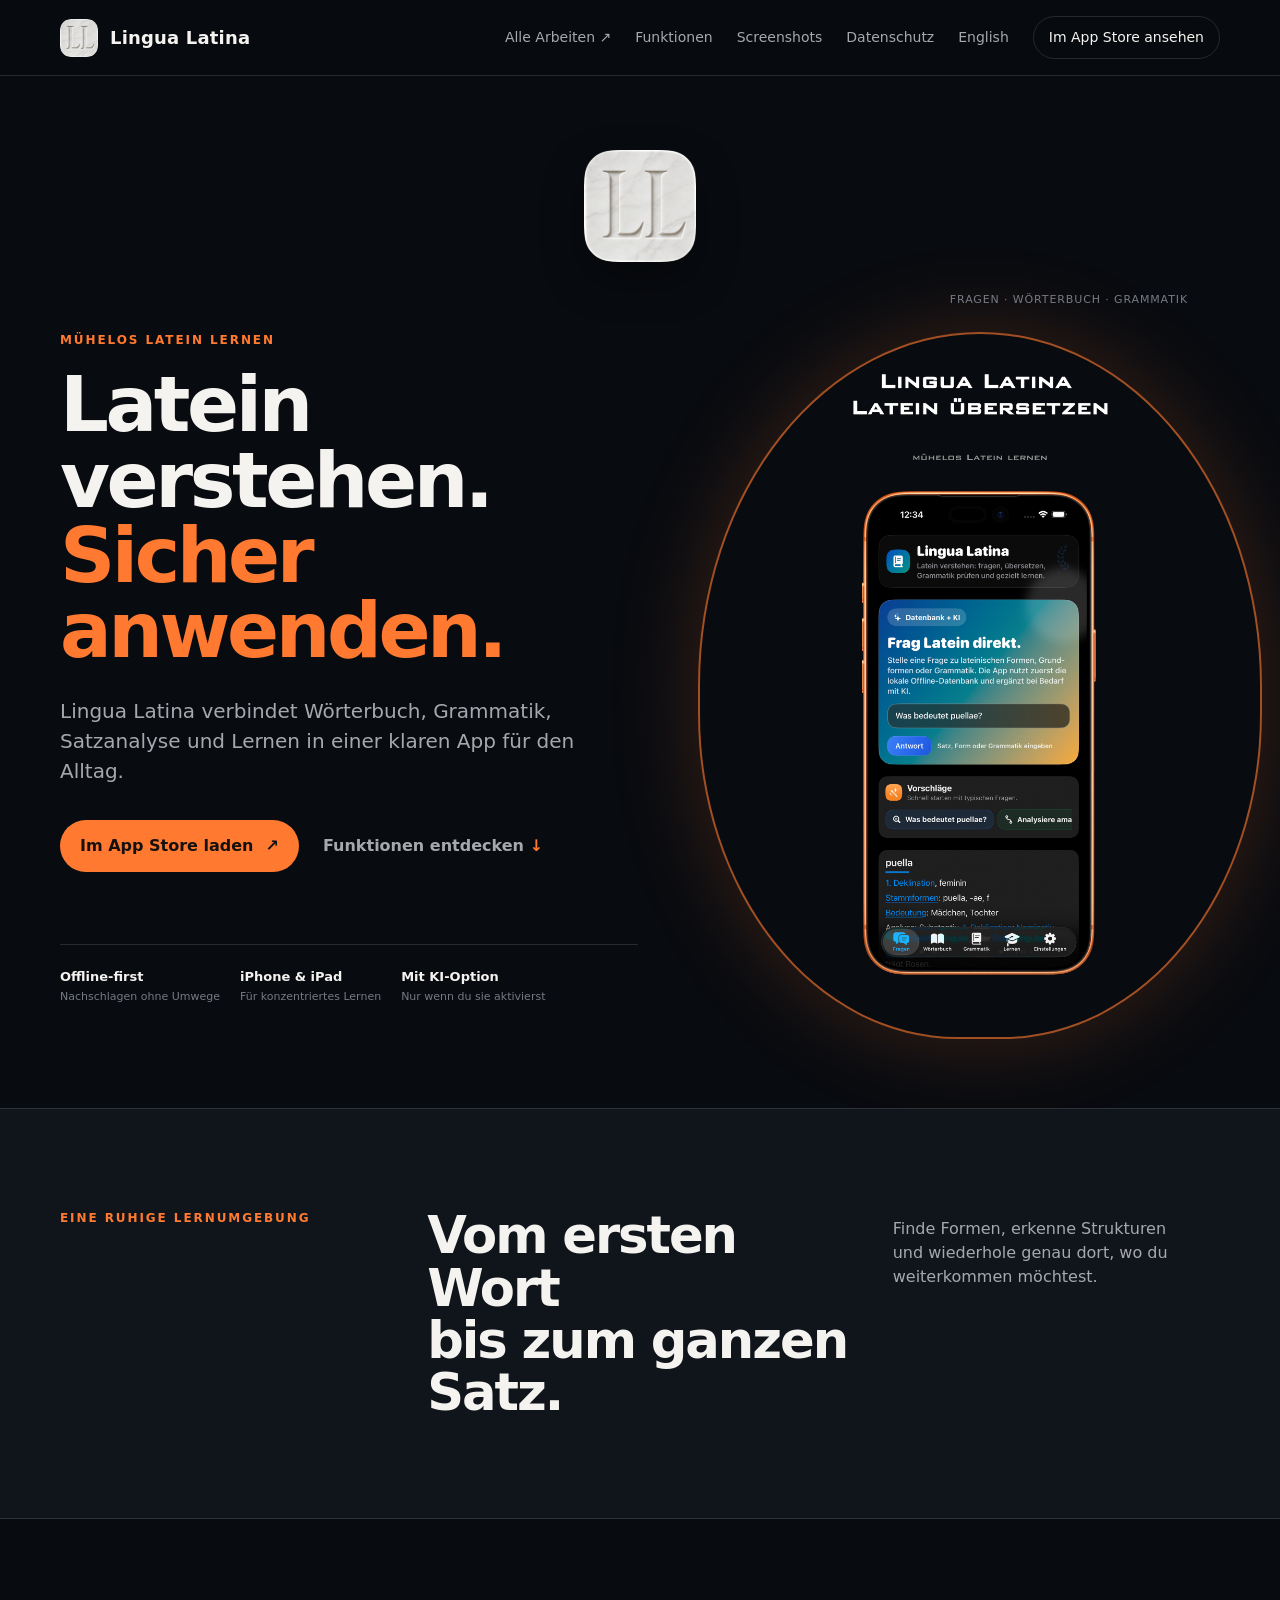
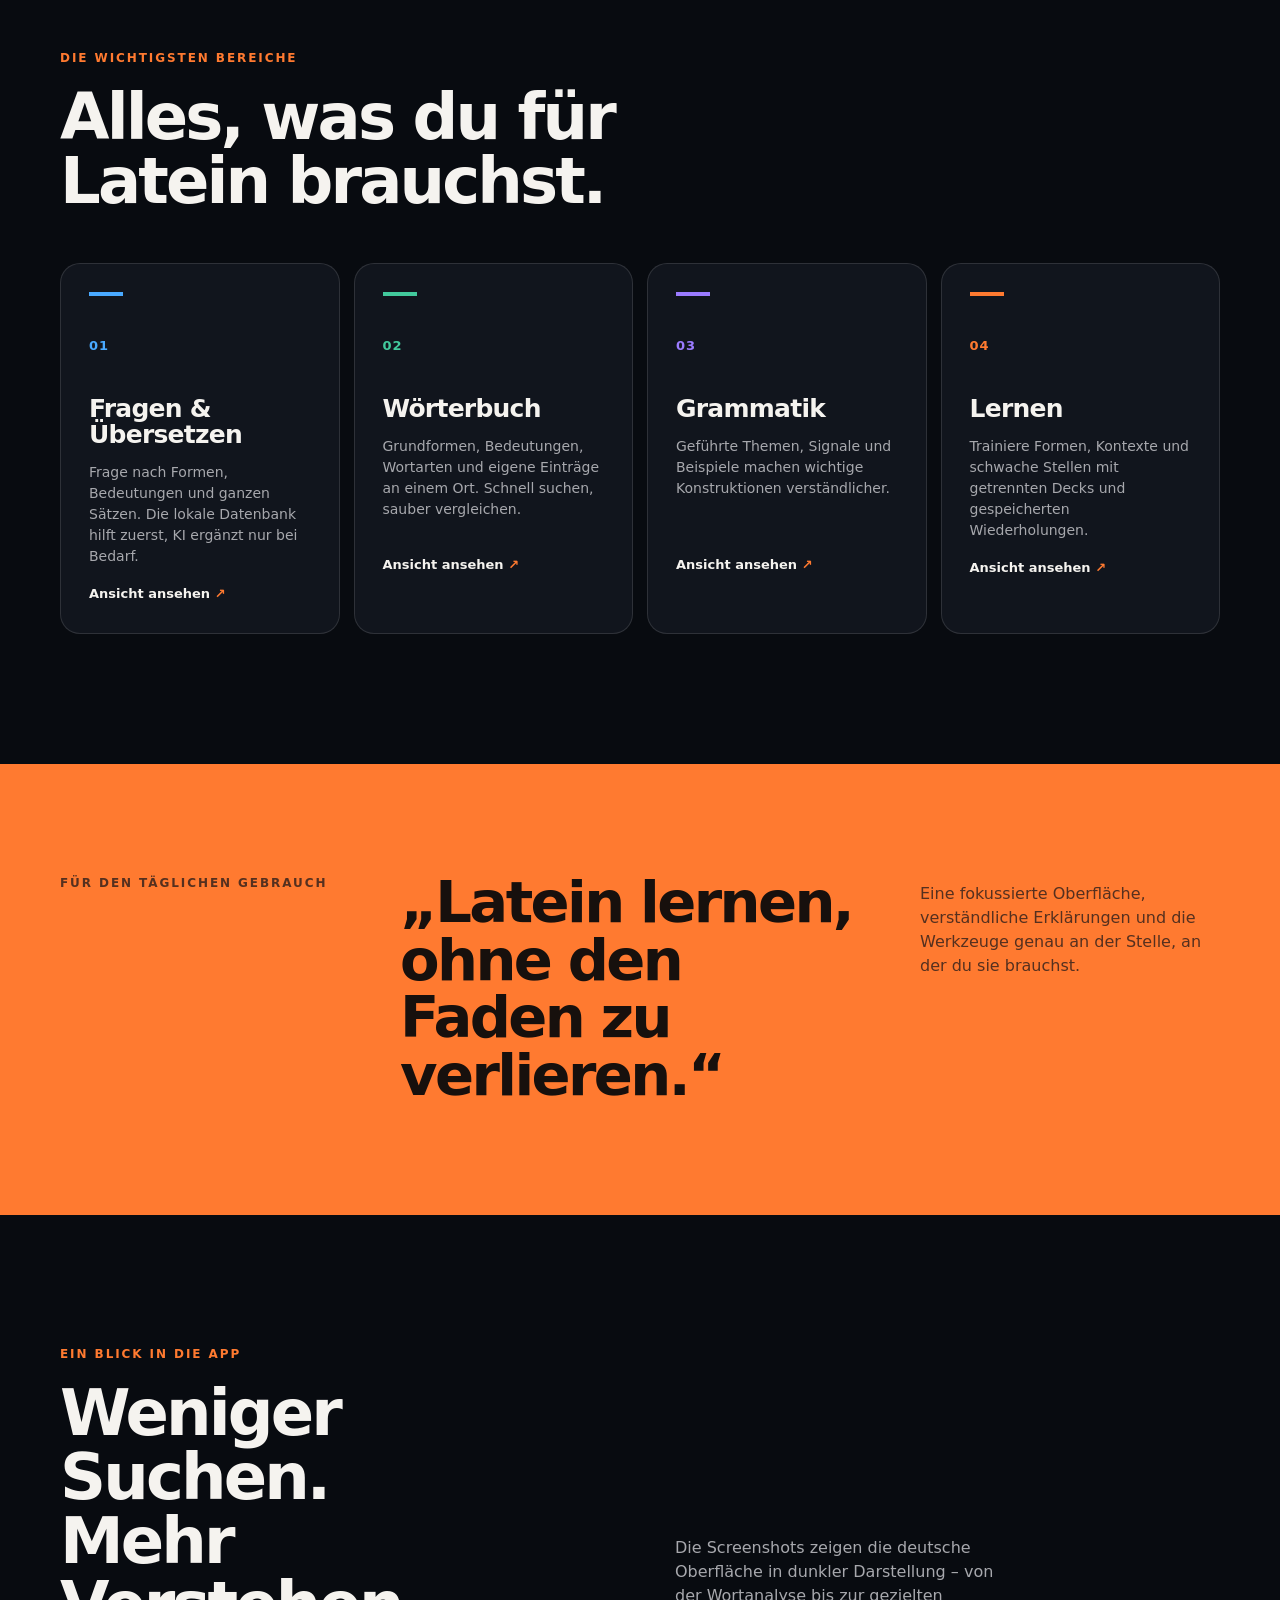
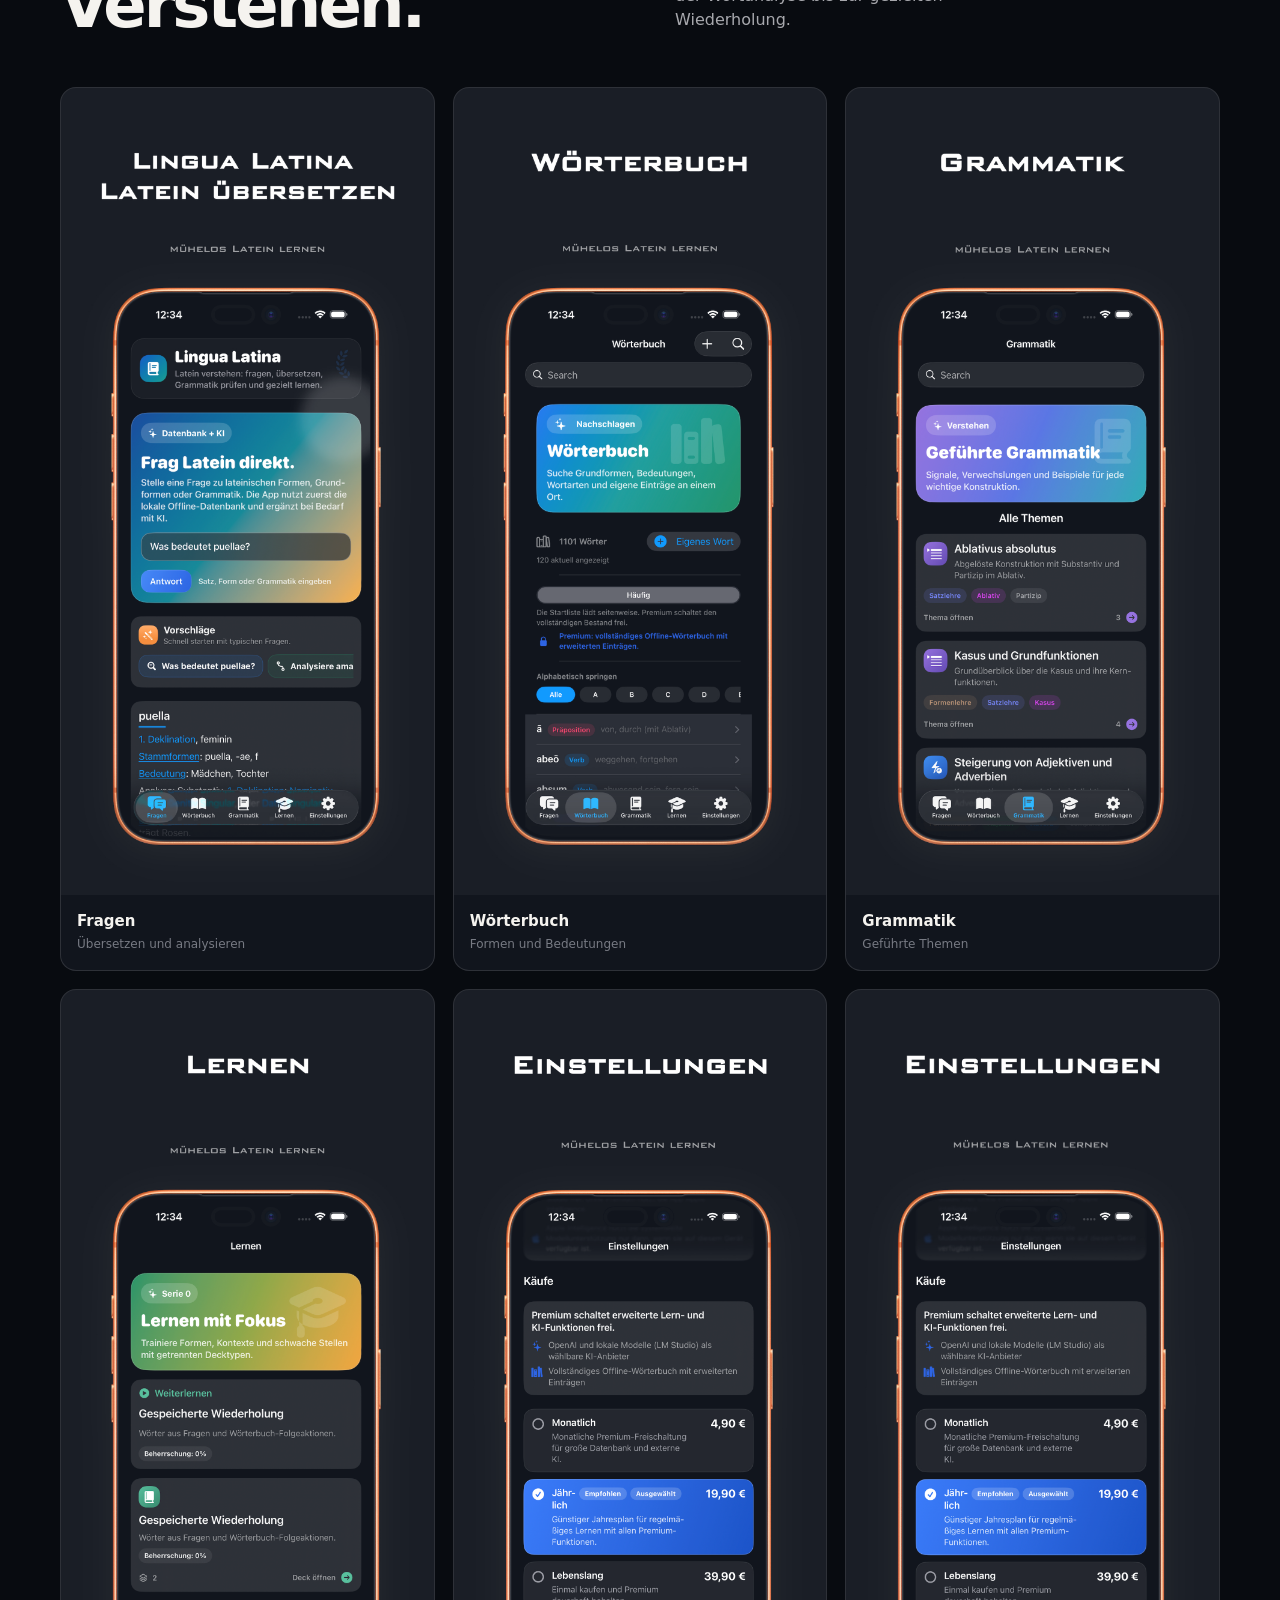
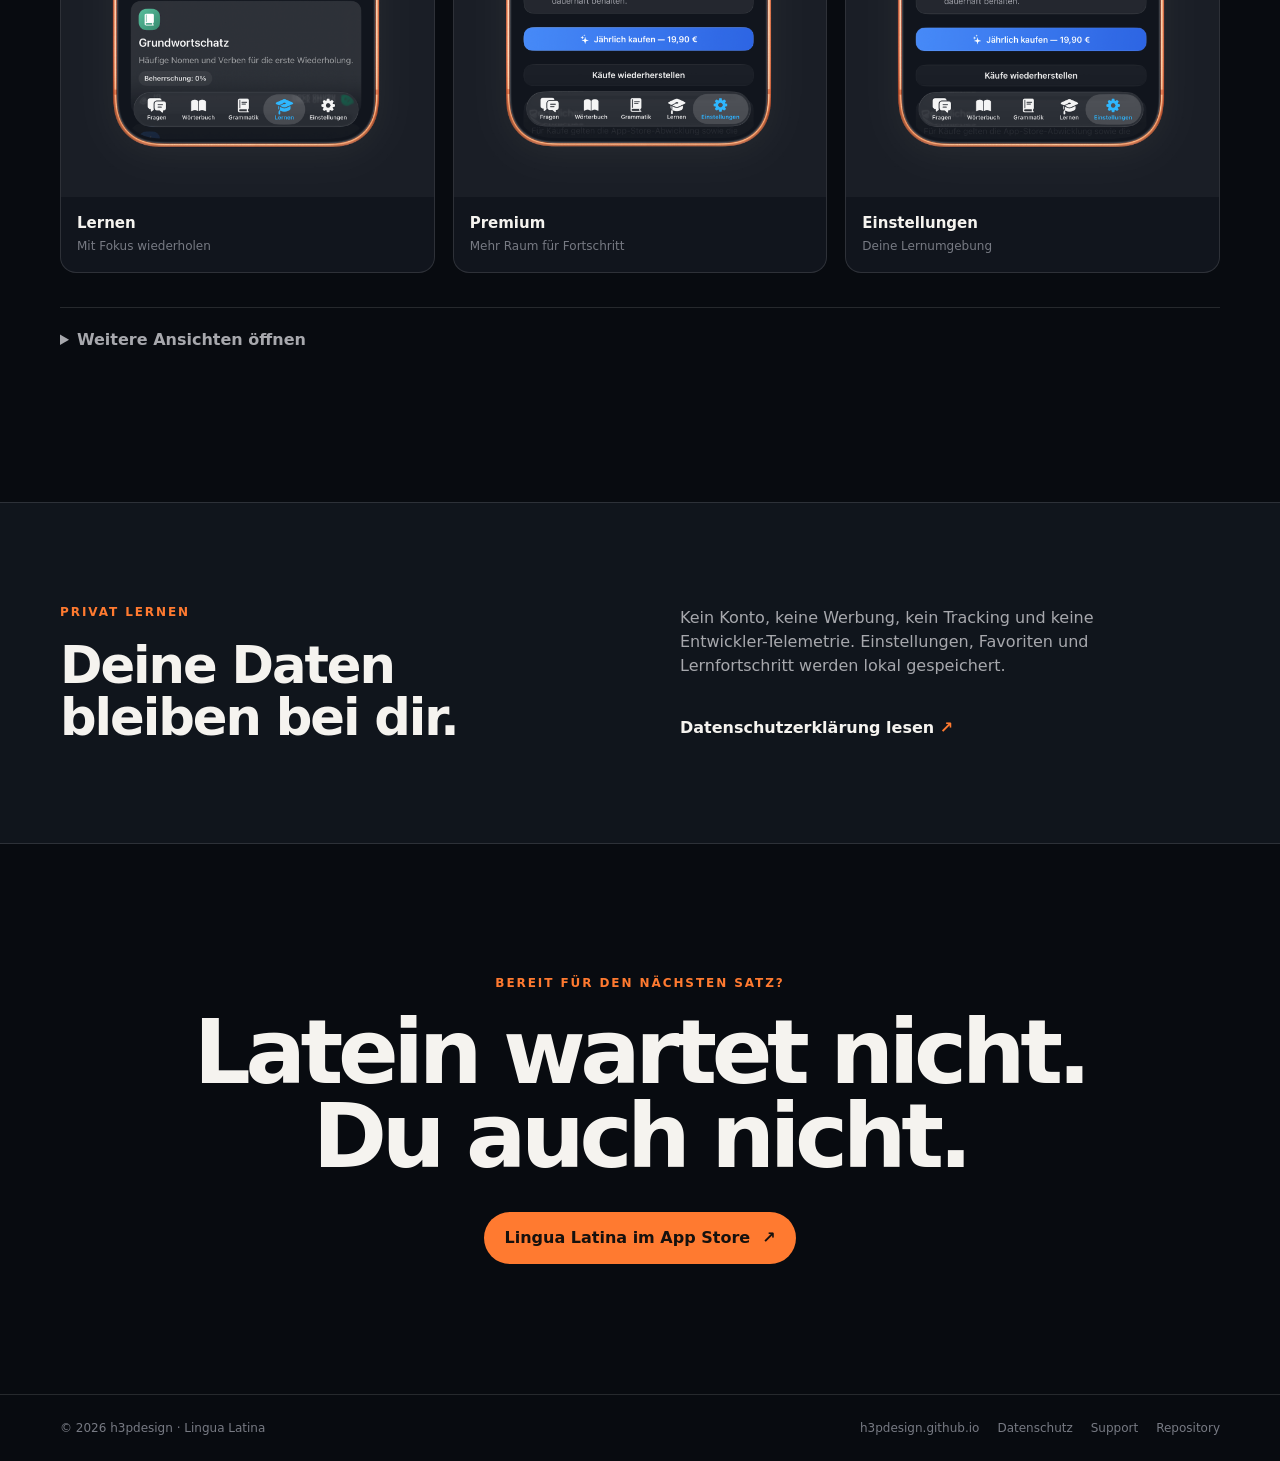
==== commit 9a395a03: "Add English product site localization" ====
--- a/index.html
+++ b/index.html
@@ -19,6 +19,7 @@
       <a href="#funktionen">Funktionen</a>
       <a href="#screenshots">Screenshots</a>
       <a href="#datenschutz">Datenschutz</a>
+      <a href="en/">English</a>
       <a class="nav-button" href="https://apps.apple.com/de/app/lingua-latina/id6767503541">Im App Store ansehen</a>
     </nav>
   </header>
@@ -42,7 +43,7 @@
       </div>
       <div class="hero-visual">
         <div class="visual-label">Fragen · Wörterbuch · Grammatik</div>
-        <img src="assets/screenshots/fragen.png" alt="Lingua Latina mit einer lateinischen Wortanalyse auf dem iPhone" fetchpriority="high">
+        <img src="assets/screenshots/fragen-hero.png" alt="Lingua Latina mit einer lateinischen Wortanalyse auf dem iPhone" fetchpriority="high">
       </div>
     </section>
 
--- a/styles.css
+++ b/styles.css
@@ -44,7 +44,7 @@
 .proof-row strong { font-size: 13px; }
 .proof-row small { color: var(--soft); font-size: 11px; }
 .hero-visual { position: relative; justify-self: center; width: min(100%, 440px); }
-.hero-visual::before { position: absolute; inset: 10% 4% 5%; z-index: -1; content: ""; border: 1px solid rgba(255,122,48,.35); border-radius: 48% 48% 42% 42%; box-shadow: 0 0 80px rgba(255,122,48,.15); }
+.hero-visual::before { position: absolute; inset: 2% -14% -3%; z-index: -1; content: ""; border: 2px solid rgba(255,122,48,.62); border-radius: 50% 50% 46% 46%; box-shadow: 0 0 92px rgba(255,122,48,.2); }
 .hero-visual img { width: 100%; max-height: 700px; object-fit: contain; border-radius: 30px; }
 .visual-label { position: absolute; top: -26px; right: 12px; z-index: 1; color: var(--soft); font-size: 11px; letter-spacing: .08em; text-transform: uppercase; }
 .intro-band, .privacy-band { background: #10151c; border-block: 1px solid var(--line); }
@@ -72,7 +72,7 @@
 .split-heading > p { max-width: 330px; margin: 0 0 5px; color: var(--muted); }
 .gallery { display: grid; grid-template-columns: repeat(3, 1fr); gap: 18px; align-items: start; }
 .shot { margin: 0; overflow: hidden; background: var(--panel); border: 1px solid var(--line); border-radius: 16px; }
-.shot img { width: 100%; aspect-ratio: 9 / 19.5; object-fit: cover; object-position: top; }
+.shot img { width: 100%; aspect-ratio: 9 / 19.5; object-fit: cover; object-position: top; mix-blend-mode: screen; }
 .shot-large { grid-column: span 1; }
 .shot figcaption { display: grid; gap: 2px; padding: 15px 16px 17px; }
 .shot figcaption strong { font-size: 15px; }
@@ -108,6 +108,8 @@
   .brand { font-size: 16px; }
   .nav-button { padding: 8px 11px; font-size: 12px; }
   .hero { padding-top: 52px; padding-bottom: 70px; }
+  .hero-mark { margin-bottom: -6px; }
+  .hero-mark img { width: 88px; height: 88px; border-radius: 22px; }
   h1 { font-size: clamp(43px, 13vw, 64px); }
   .lede { font-size: 17px; }
   .proof-row { display: grid; grid-template-columns: 1fr 1fr; margin-top: 52px; }
